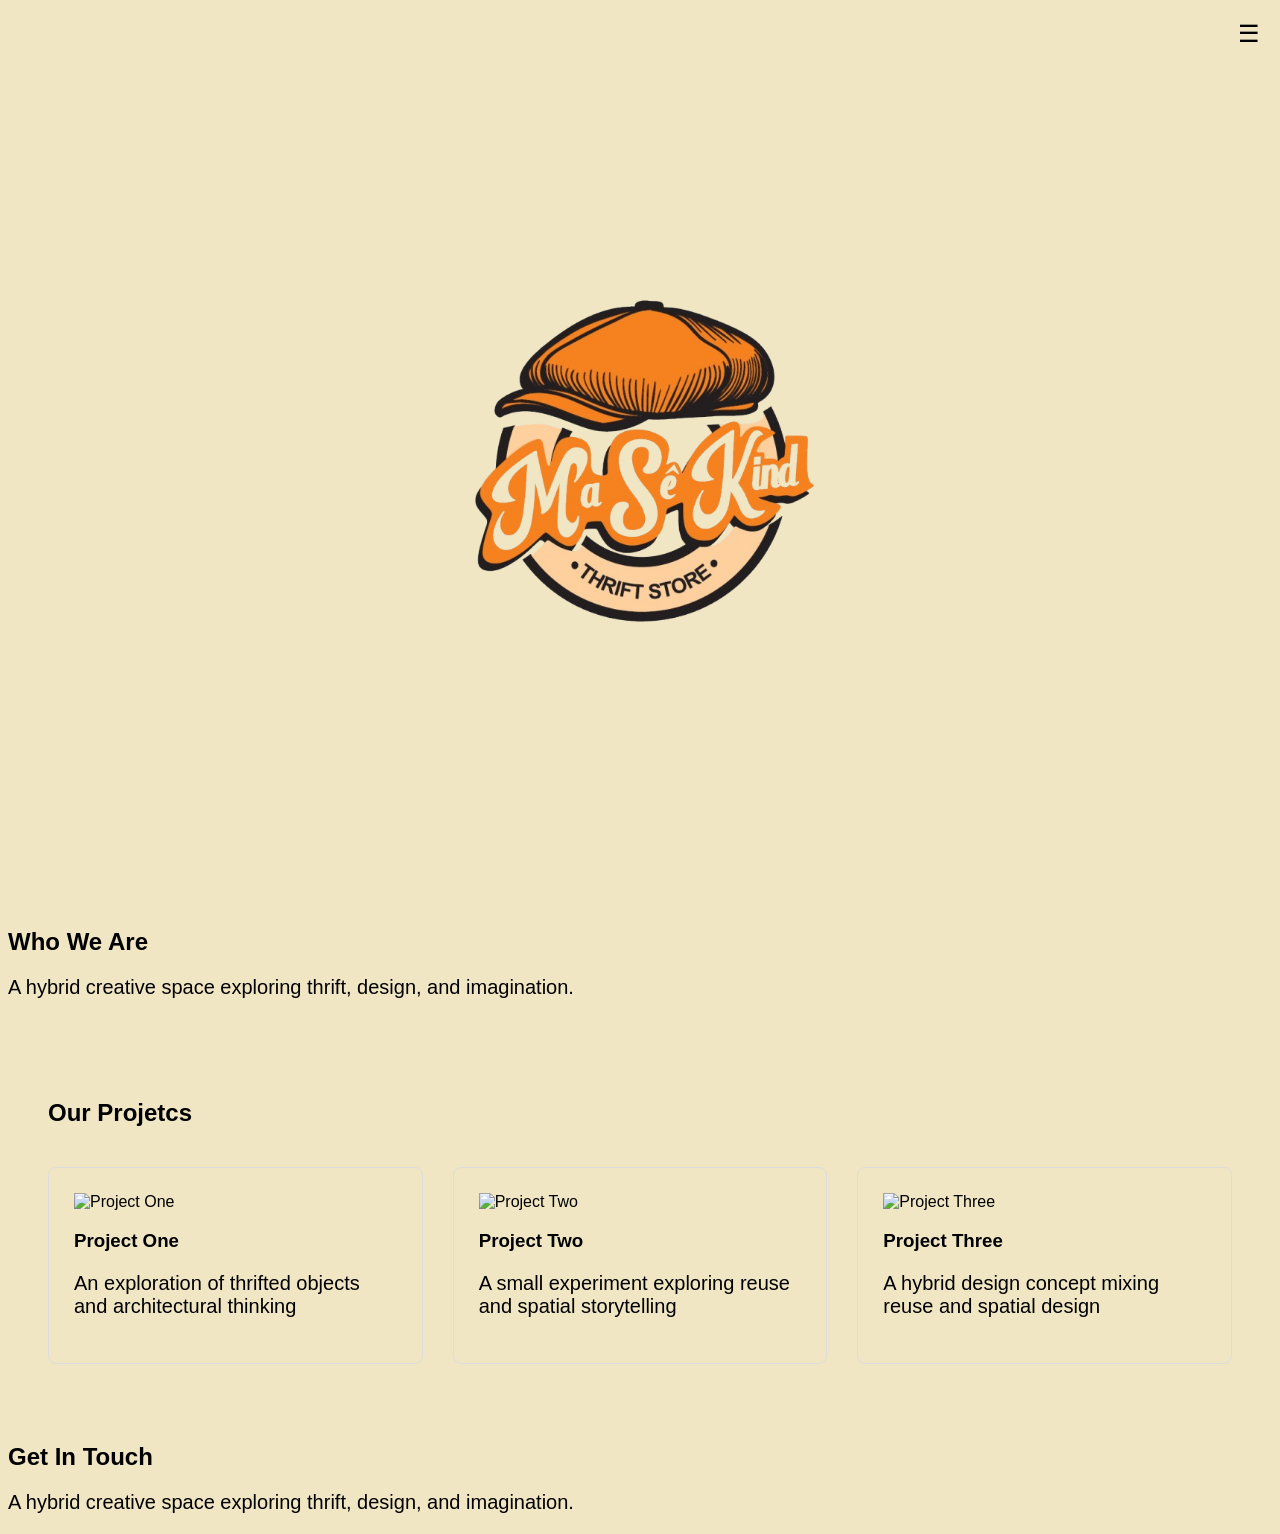
==== index.html @ 2e81ec79 "Initial commit of Ma Se Kind project" ====
<!DOCTYPE html>
<html>

<head>
<title>Ma Se Kind</title>
</head>

<link rel="stylesheet" href="style.css">

<body>

<header>
    <div class="menu-button">
        <span>☰</span>
        <img src="logo-menu-icon.png" class="logo-menu-icon" alt="Logo Menu Icon">
    </div>

    <nav class="menu-links">
        <a href="#home" class="nav-link">Home</a>
        <a href="#who-we-are" class="nav-link">Who We Are</a>
        <a href="#projects" class="nav-link">Projects</a>
        <a href="#contact" class="nav-link">Contact</a>
    </nav>
</header>

<section class="home" id="home">
    <div class="home-logo">
        <img src="logo.png" alt="Ma Se Kind Logo">
    </div>
</section>

<section class="who-we-are" id="who-we-are">
    <h2>Who We Are</h2>
    <p>A hybrid creative space exploring thrift, design, and imagination.</p> 
</section>

<section class="projects" id="projects">
    <h2>Our Projetcs</h2>
    <div class="project-grid"> 

        <div class="project-card">
            <img src="https://via.placeholder.com/300x200" alt="Project One">
            <h3>Project One</h3>
            <p>An exploration of thrifted objects and architectural thinking</p>
        </div>

        <div class="project-card">
            <img src="https://via.placeholder.com/300x200" alt="Project Two">
            <h3>Project Two</h3>
            <p>A small experiment exploring reuse and spatial storytelling</p>
        </div>

        <div class="project-card">
            <img src="https://via.placeholder.com/300x200" alt="Project Three">
            <h3>Project Three</h3>
            <p>A hybrid design concept mixing reuse and spatial design</p>
        </div>

</section>

<section class="contact" id="contact">
    <h2>Get In Touch</h2>
    <p>A hybrid creative space exploring thrift, design, and imagination.</p> 
</section>

  <script src="script.js"></script>
</body>

</html>
---- style.css ----
body {
  background-color: #f0e6c4;
  font-family: Arial, sans-serif;
}

html {
  scroll-behavior: smooth;
}

h1 {
  color: #222222;
  font-size: 48px;
}

p {
  font-size: 20px;
}

#home {
  display: flex;
  justify-content: center;
  align-items: center;
  height: 100vh;
  background-color: #f0e6c4;
}

.home-logo img {
  width: 40vw;
  max-width: 400px;
  height: auto;
}

header {
  position: fixed;
  top: 20px;
  right: 20px;
  z-index: 1000;
}

.menu-button {
  cursor: pointer;
  font-size: 24px;
  position: relative;
}

.logo-menu-icon {
  display:none;
  width: 40px;
  height: auto;
  cursor: pointer;
}

.menu-open .logo-menu-icon {
  display: block;
  position: absolute;
  top:0;
  left:0;
}

.menu-button span {
  display: inline-block;
}

.menu-open .menu-links {
  opacity: 1;
  pointer-events: auto;
}

.menu-open .menu-button span {
  display: none;
}

.menu-links {
  position: fixed;
  top: 0;
  left: 0;
  width: 100vw;
  height: 100vh;
  background-color:rgba(240,230,196,0.85);
  display:flex;
  flex-direction: column;
  justify-content: center;
  align-items: center;
  gap: 40px;
  opacity: 0;
  pointer-events: none;
  transition: opacity 0.3s ease;
}

.menu-links a {
font-size: 32px;
text-decoration: none;
color: white;
font-weight: bold;
}

.projects {
  padding: 60px 40px;
}

.project-grid {
  display:grid;
  grid-template-columns: repeat(3, 1fr);
  gap: 30px;
  margin-top: 40px
}

.project-card {
padding: 25px;
border: 1px solid #ddd;
border-radius: 8px;
}
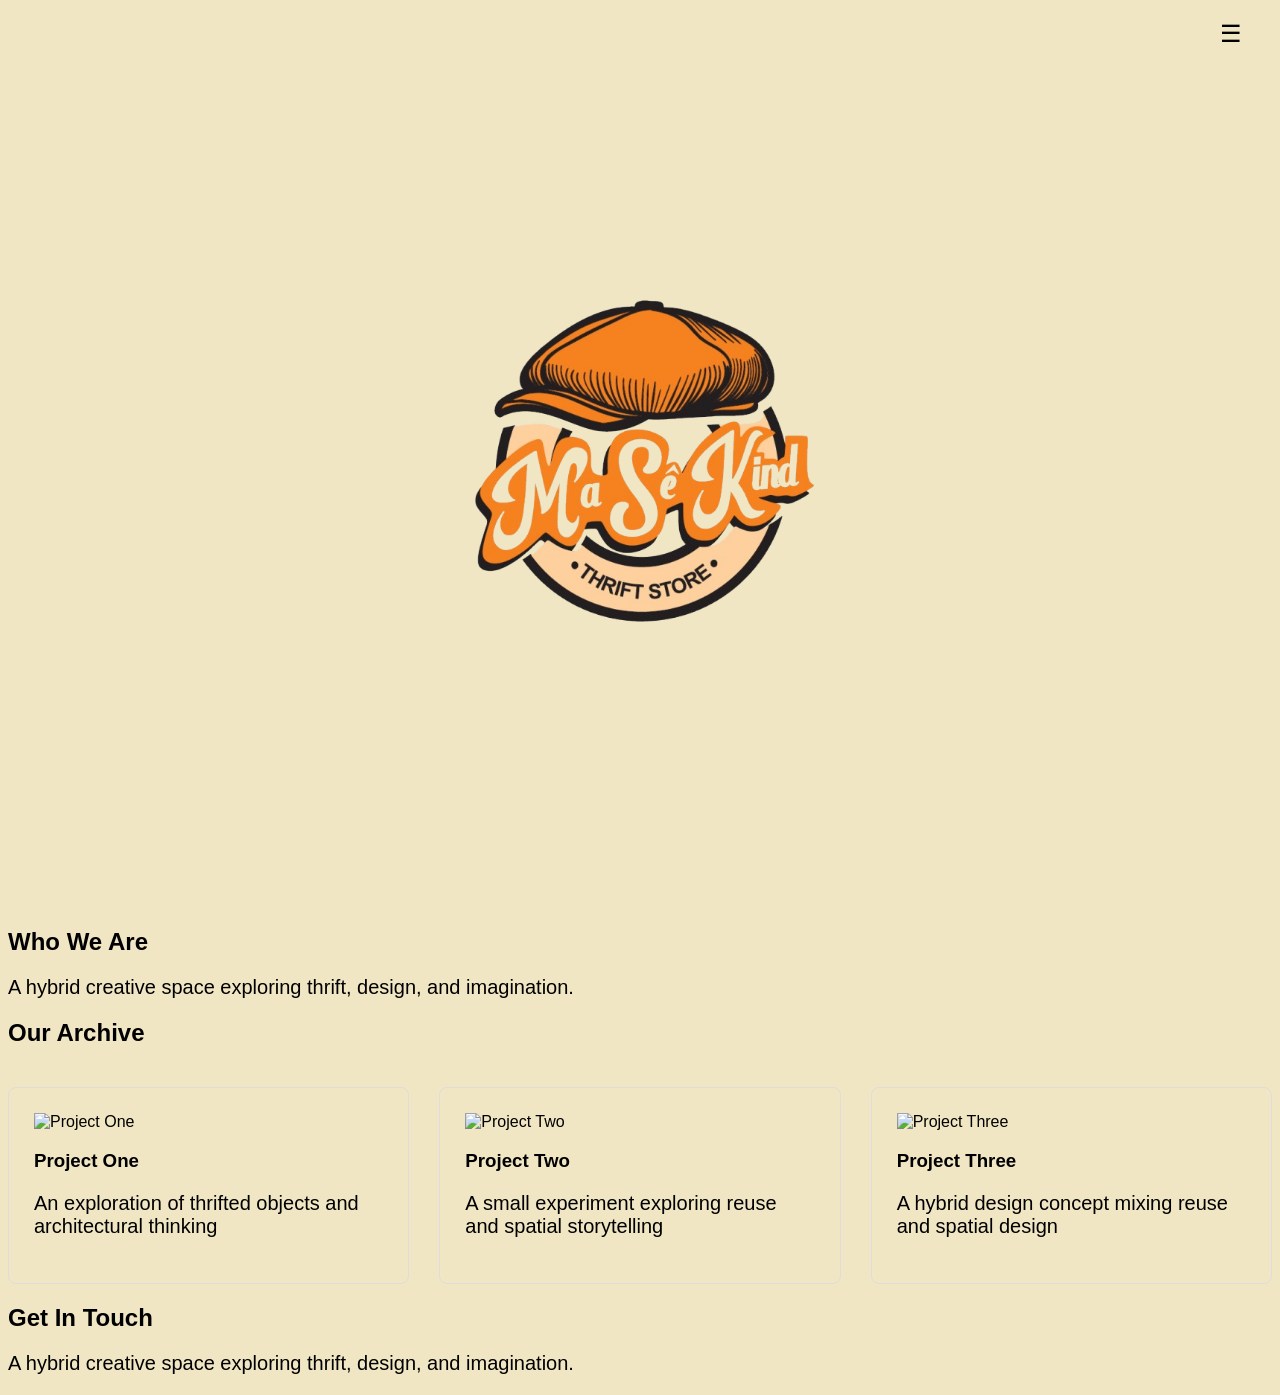
==== commit 3f037c78: "Fixed burger menu bug and styling/behaviour" ====
--- a/index.html
+++ b/index.html
@@ -18,7 +18,7 @@
     <nav class="menu-links">
         <a href="#home" class="nav-link">Home</a>
         <a href="#who-we-are" class="nav-link">Who We Are</a>
-        <a href="#projects" class="nav-link">Projects</a>
+        <a href="#archive" class="nav-link">Archive</a>
         <a href="#contact" class="nav-link">Contact</a>
     </nav>
 </header>
@@ -34,8 +34,8 @@
     <p>A hybrid creative space exploring thrift, design, and imagination.</p> 
 </section>
 
-<section class="projects" id="projects">
-    <h2>Our Projetcs</h2>
+<section class="archive" id="archive">
+    <h2>Our Archive</h2>
     <div class="project-grid"> 
 
         <div class="project-card">
--- a/style.css
+++ b/style.css
@@ -41,6 +41,9 @@
   cursor: pointer;
   font-size: 24px;
   position: relative;
+  z-index: 2000;
+  width: 40px;
+  height: 40px;
 }
 
 .logo-menu-icon {
@@ -94,6 +97,22 @@
 font-weight: bold;
 }
 
+/* Hamburger  / logo transitions */
+.menu-button span,
+.logo-menuicon {
+  transition: all 0.3s ease;
+}
+
+/* When menu is open*/
+.menu-open .menu-button span {
+  opacity:0; /*fade out the hamburger lines*/
+}
+
+.menu-open .logo-menu-icon {
+  display: block;     /*Make logo visible*?
+  opacity: 1;         /*Fade in Logo*/
+}
+
 .projects {
   padding: 60px 40px;
 }
@@ -111,5 +130,18 @@
 border-radius: 8px;
 }
 
+@media (max-width: 900px) {
+  .project-grid {
+    grid-template-columns: repeat(2, 1fr);
+  }
+}
 
+@media (max-width: 600px) {
+  .project-grid {
+    grid-template-columns: 1fr;
+  }
+  .menu-links a {
+    font-size: 26px;
+  }
+}
 
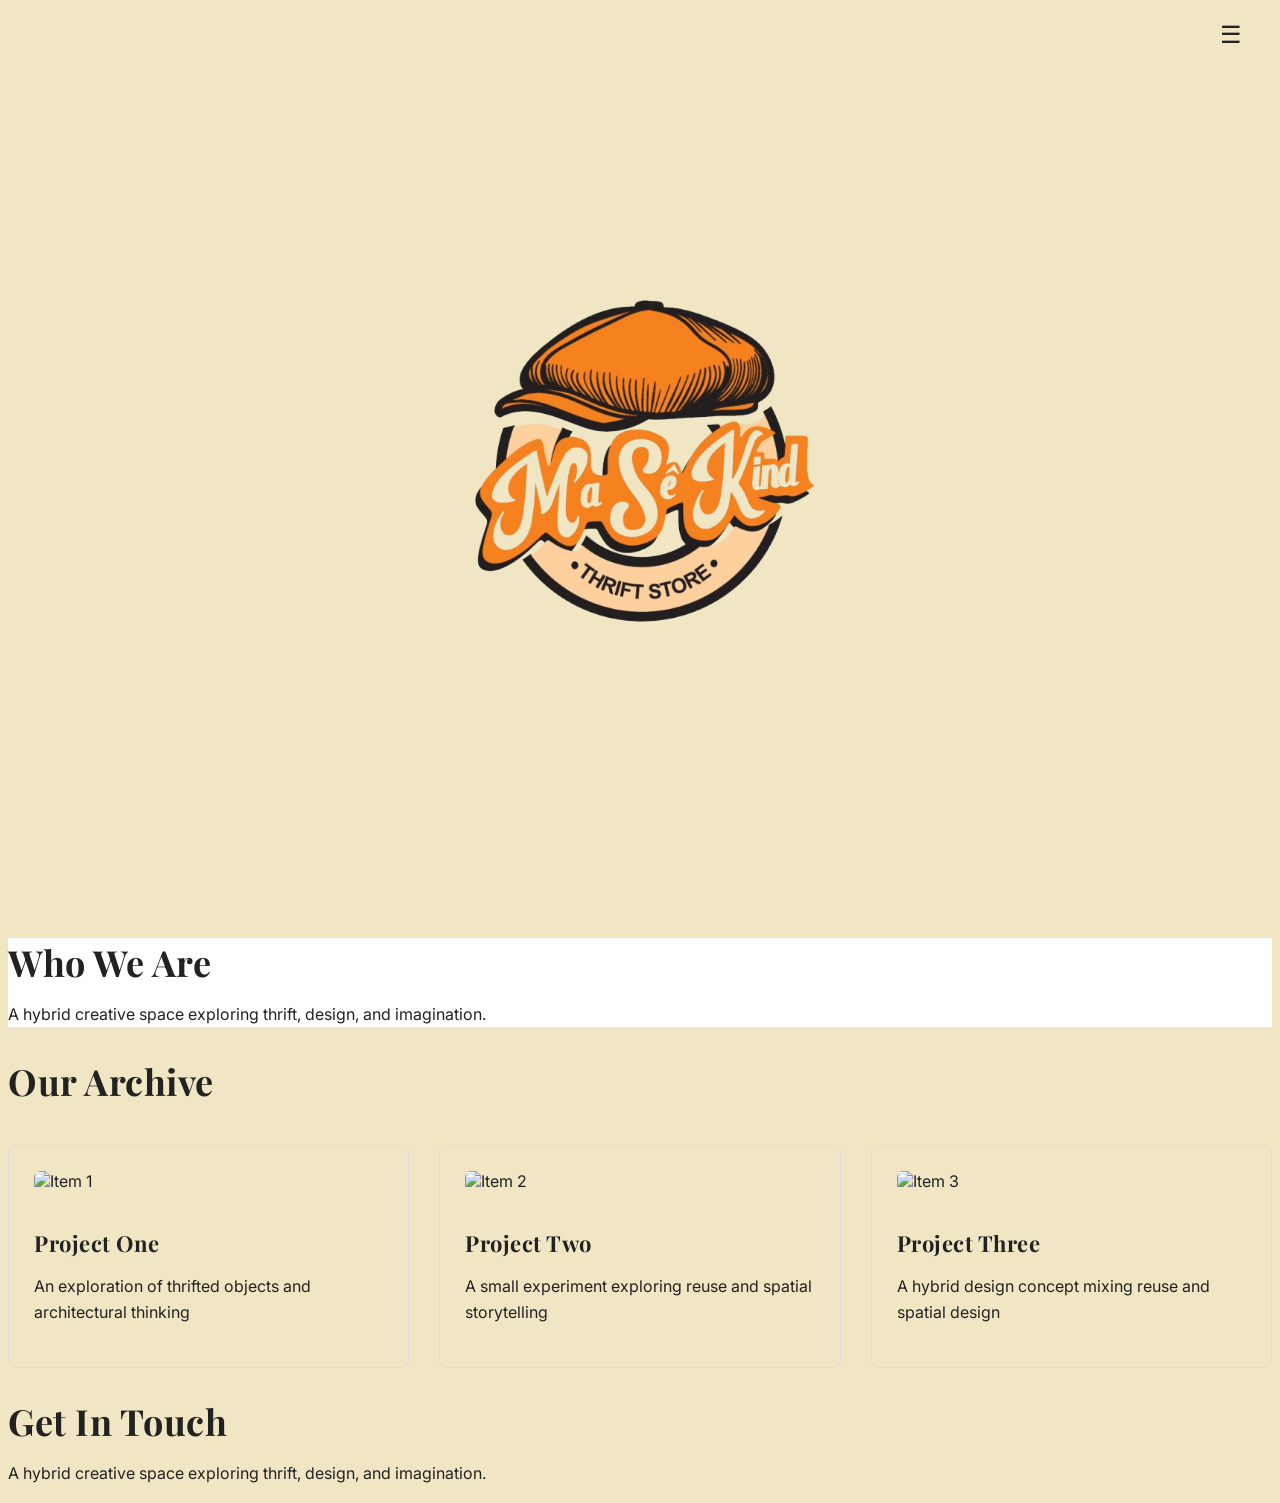
==== commit 91774ab4: "Added reusable/global navigation across archive pages" ====
--- a/index.html
+++ b/index.html
@@ -3,6 +3,7 @@
 
 <head>
 <title>Ma Se Kind</title>
+<link href="https://fonts.googleapis.com/css2?family=Playfair+Display:wght@500;700&family=Inter:wght@300;400;500&display=swap" rel="stylesheet">
 </head>
 
 <link rel="stylesheet" href="style.css">
@@ -16,7 +17,7 @@
     </div>
 
     <nav class="menu-links">
-        <a href="#home" class="nav-link">Home</a>
+        <a href="index.html#home" class="nav-link">Home</a>
         <a href="#who-we-are" class="nav-link">Who We Are</a>
         <a href="#archive" class="nav-link">Archive</a>
         <a href="#contact" class="nav-link">Contact</a>
@@ -38,23 +39,24 @@
     <h2>Our Archive</h2>
     <div class="project-grid"> 
 
-        <div class="project-card">
-            <img src="https://via.placeholder.com/300x200" alt="Project One">
+        <a class="project-card" href="archive/item1.html">
+            <img src="https://via.placeholder.com/300x200" alt="Item 1">
             <h3>Project One</h3>
             <p>An exploration of thrifted objects and architectural thinking</p>
-        </div>
+        </a>
 
-        <div class="project-card">
-            <img src="https://via.placeholder.com/300x200" alt="Project Two">
+        <a class="project-card" href="archive/item2.html">
+            <img src="https://via.placeholder.com/300x200" alt="Item 2">
             <h3>Project Two</h3>
             <p>A small experiment exploring reuse and spatial storytelling</p>
-        </div>
+        </a>
 
-        <div class="project-card">
-            <img src="https://via.placeholder.com/300x200" alt="Project Three">
+        <a class="project-card" href="archive/item3.html">
+            <img src="https://via.placeholder.com/300x200" alt="Item 3">
             <h3>Project Three</h3>
             <p>A hybrid design concept mixing reuse and spatial design</p>
-        </div>
+        </a>
+    </div>
 
 </section>
 
--- a/style.css
+++ b/style.css
@@ -1,6 +1,12 @@
 body {
   background-color: #f0e6c4;
-  font-family: Arial, sans-serif;
+  font-family: 'Inter', sans-serif;
+  color: #222;
+}
+
+h1, h2, h3 {
+  font-family: 'Playfair Display', serif;
+  letter-spacing: 0.5px;
 }
 
 html {
@@ -12,8 +18,19 @@
   font-size: 48px;
 }
 
+h2 {
+  font-size: 36px;
+  margin-bottom: 8px;
+}
+
+h3 {
+  font-size: 22px;
+  margin-bottom: 8px;
+}
+
 p {
-  font-size: 20px;
+  font-size: 16px;
+  line-height: 1.6;
 }
 
 #home {
@@ -121,13 +138,49 @@
   display:grid;
   grid-template-columns: repeat(3, 1fr);
   gap: 30px;
-  margin-top: 40px
+  margin-top: 40px;
 }
 
 .project-card {
-padding: 25px;
-border: 1px solid #ddd;
-border-radius: 8px;
+  display: block;
+  padding: 25px;
+  border: 1px solid #ddd;
+  border-radius: 8px;
+  text-decoration: none;
+  color: inherit;
+
+transition: transform 0.2s ease, box-shadow 0.2s ease;
+}
+
+.project-card img {
+  width:100%;
+  height: 220px;
+  object-fit: cover;
+  border-radius: 6px;
+  margin-bottom: 15px;
+
+  transition: transform 0.3s ease;
+}
+
+.project-card h3 {
+  margin-bottom: 8px;
+}
+
+.project-card p {
+  font-size: 16px;
+}
+
+.project-card:hover {
+  transform: translate(-5px);
+  box-shadow: 0px 8px 20px rgba(0,0,0,0.15);
+}
+
+.project-card:hover img {
+  transform:scale(1.05);
+}
+
+.project-card {
+  overflow: hidden; 
 }
 
 @media (max-width: 900px) {
@@ -145,3 +198,34 @@
   }
 }
 
+.archive-page {
+  max-width: 800px;
+  margin: 100px auto;
+  padding: 0 20px;
+}
+
+.archive-page img {
+  width: 100%;
+  margin: 30px 0;
+  border-radius: 8px;
+}
+
+.archive-page a {
+  display: inline-block;
+  margin-top: 40px;
+  text-decoration: none;
+  color: #555;
+  font-size: 14px;
+}
+
+.archive-page h1 {
+  margin-bottom: 10px;
+}
+
+.archive-page p {
+  margin-top: 20px;
+}
+
+#who-we-are {
+  background-color: white;
+}
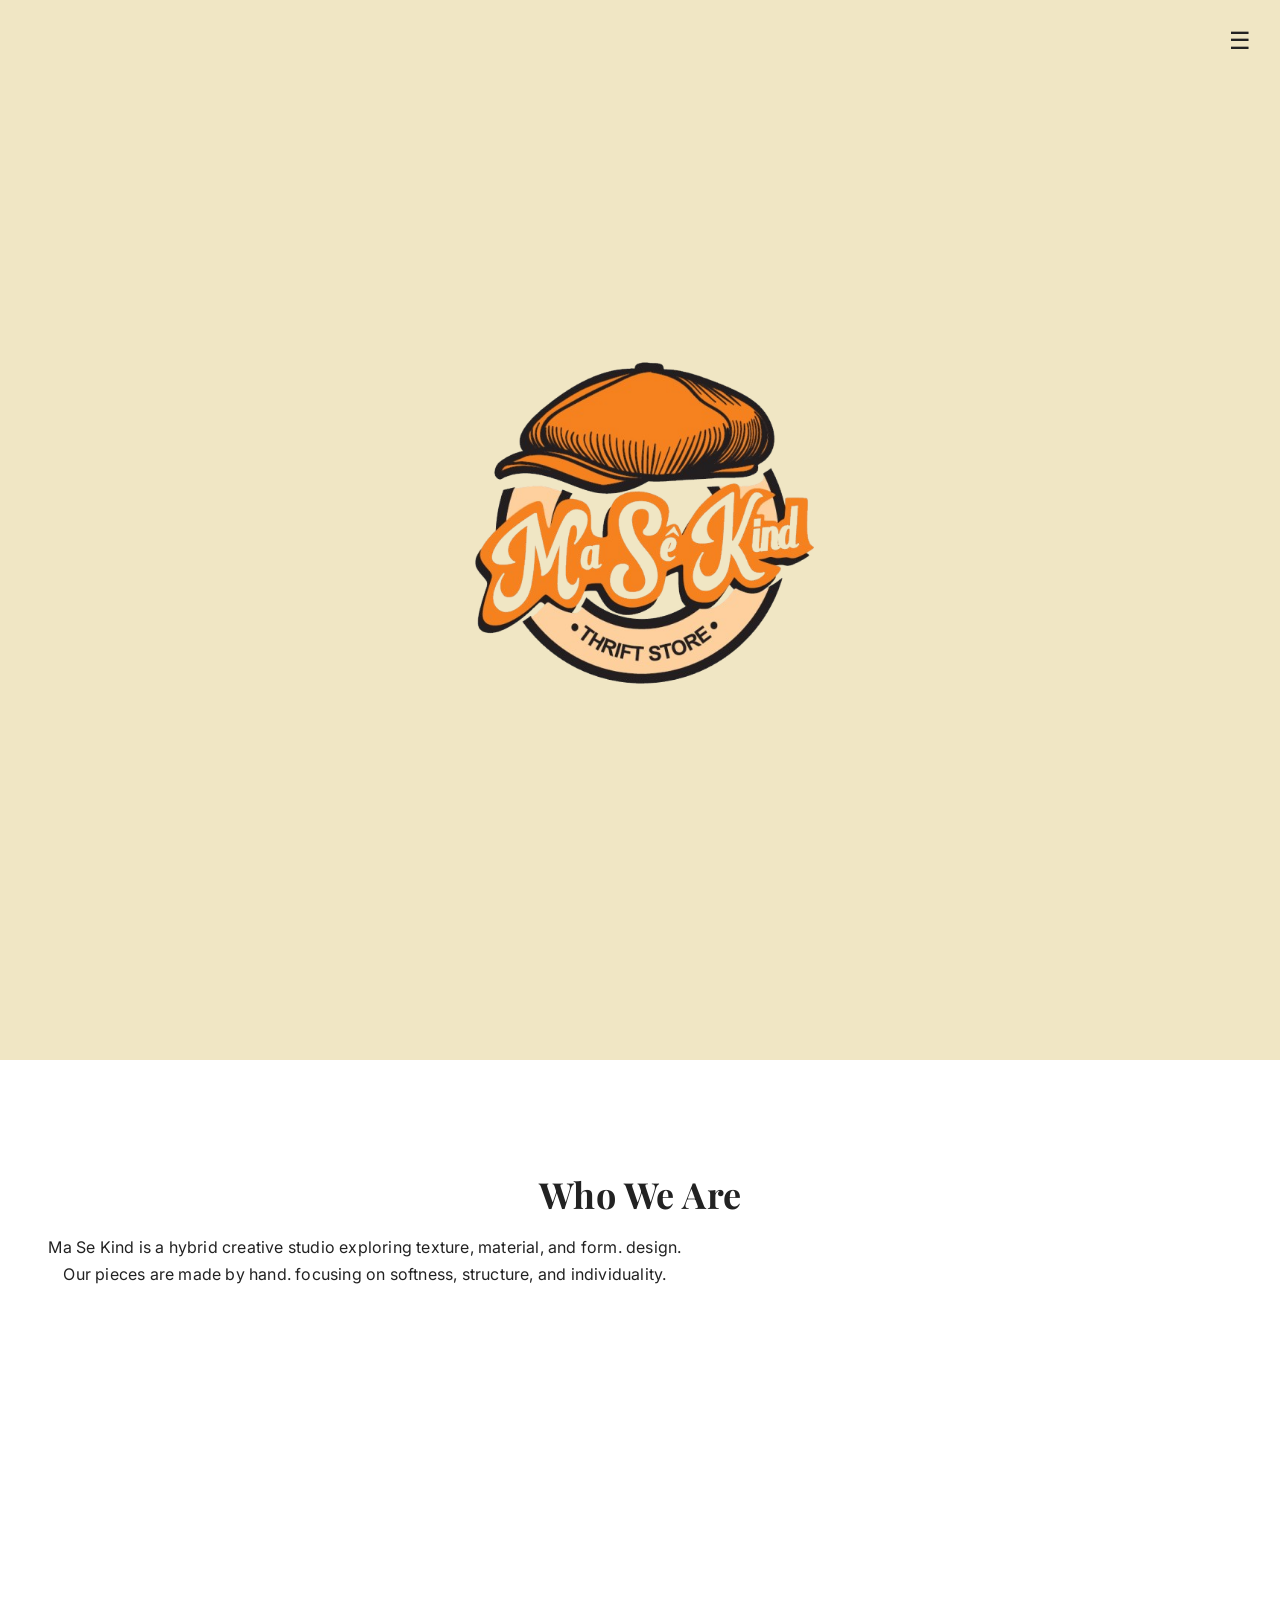
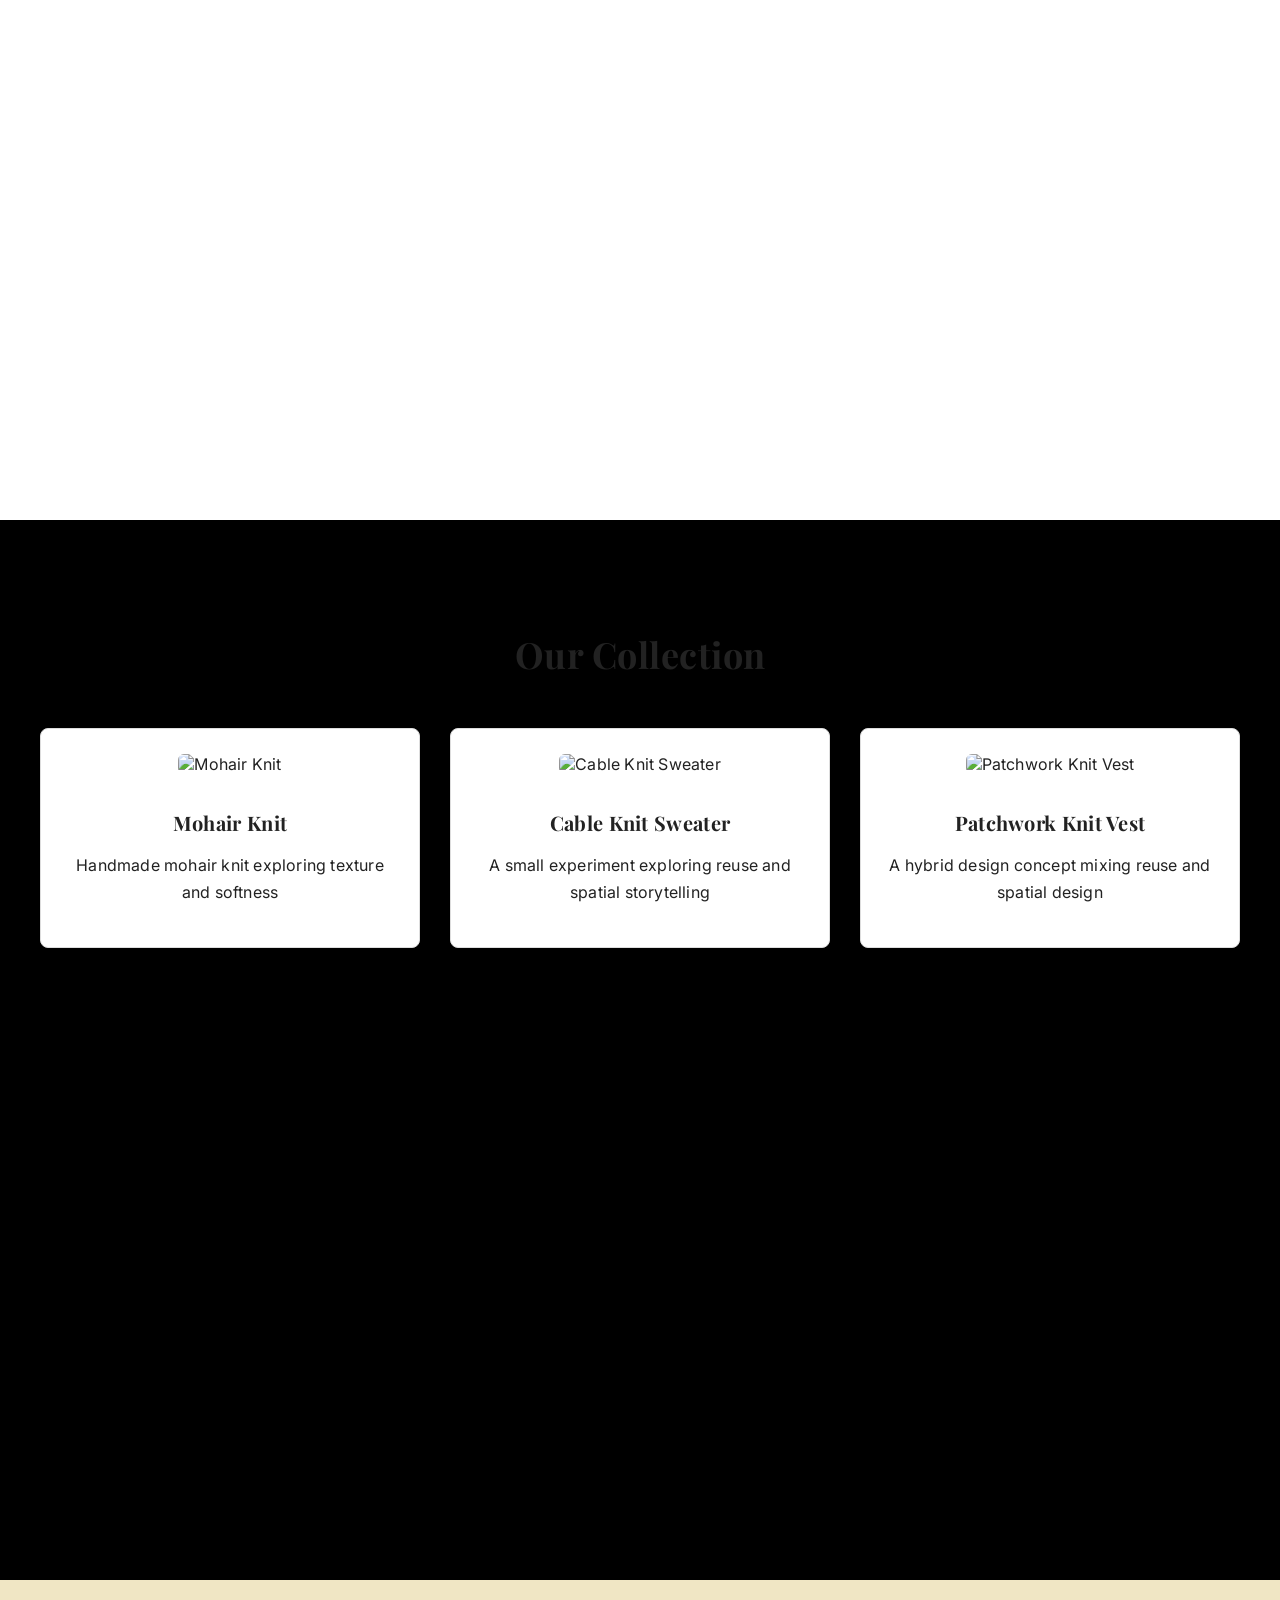
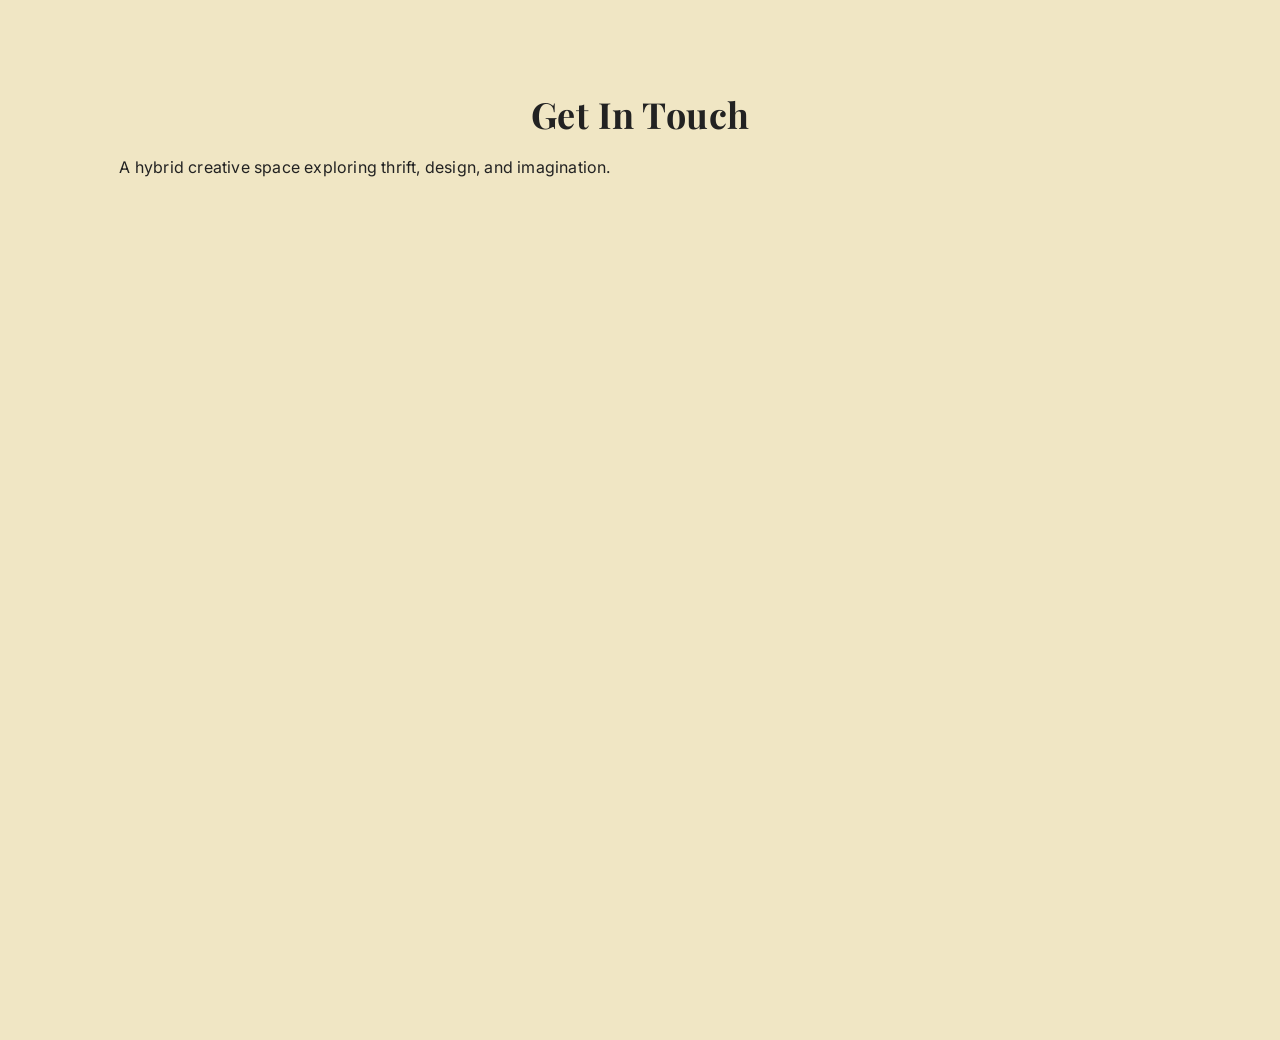
==== commit f478be3e: "Improve layout structure and enhanced menu navigations and responsiveness" ====
--- a/index.html
+++ b/index.html
@@ -4,9 +4,8 @@
 <head>
 <title>Ma Se Kind</title>
 <link href="https://fonts.googleapis.com/css2?family=Playfair+Display:wght@500;700&family=Inter:wght@300;400;500&display=swap" rel="stylesheet">
+<link rel="stylesheet" href="style.css">
 </head>
-
-<link rel="stylesheet" href="style.css">
 
 <body>
 
@@ -18,9 +17,9 @@
 
     <nav class="menu-links">
         <a href="index.html#home" class="nav-link">Home</a>
-        <a href="#who-we-are" class="nav-link">Who We Are</a>
-        <a href="#archive" class="nav-link">Archive</a>
-        <a href="#contact" class="nav-link">Contact</a>
+        <a href="index.html#who-we-are" class="nav-link">Who We Are</a>
+        <a href="index.html#our-collection" class="nav-link">Our Collection</a>
+        <a href="index.html#contact" class="nav-link">Contact</a>
     </nav>
 </header>
 
@@ -32,28 +31,28 @@
 
 <section class="who-we-are" id="who-we-are">
     <h2>Who We Are</h2>
-    <p>A hybrid creative space exploring thrift, design, and imagination.</p> 
+    <p>Ma Se Kind is a hybrid creative studio exploring texture, material, and form. design. Our pieces are made by hand. focusing on softness, structure, and individuality.</p> 
 </section>
 
-<section class="archive" id="archive">
-    <h2>Our Archive</h2>
+<section class="our-collection" id="our-collection">
+    <h2>Our Collection</h2>
     <div class="project-grid"> 
 
-        <a class="project-card" href="archive/item1.html">
-            <img src="https://via.placeholder.com/300x200" alt="Item 1">
-            <h3>Project One</h3>
-            <p>An exploration of thrifted objects and architectural thinking</p>
+        <a class="project-card" href="our-collection/mohair-knit.html">
+            <img src="https://via.placeholder.com/300x200" alt="Mohair Knit">
+            <h3>Mohair Knit</h3>
+            <p>Handmade mohair knit exploring texture and softness</p>
         </a>
 
-        <a class="project-card" href="archive/item2.html">
-            <img src="https://via.placeholder.com/300x200" alt="Item 2">
-            <h3>Project Two</h3>
+        <a class="project-card" href="our-collection/cable-knit-sweater.html">
+            <img src="https://via.placeholder.com/300x200" alt="Cable Knit Sweater">
+            <h3>Cable Knit Sweater</h3>
             <p>A small experiment exploring reuse and spatial storytelling</p>
         </a>
 
-        <a class="project-card" href="archive/item3.html">
-            <img src="https://via.placeholder.com/300x200" alt="Item 3">
-            <h3>Project Three</h3>
+        <a class="project-card" href="our-collection/patchwork-knit-vest.html">
+            <img src="https://via.placeholder.com/300x200" alt="Patchwork Knit Vest">
+            <h3>Patchwork Knit Vest</h3>
             <p>A hybrid design concept mixing reuse and spatial design</p>
         </a>
     </div>
--- a/style.css
+++ b/style.css
@@ -2,6 +2,8 @@
   background-color: #f0e6c4;
   font-family: 'Inter', sans-serif;
   color: #222;
+  letter-spacing: 0.2px;
+  margin:0; /*removes unwanted page gaps*/
 }
 
 h1, h2, h3 {
@@ -13,39 +15,58 @@
   scroll-behavior: smooth;
 }
 
+/* TYPOGRAPHY STYLING */
+
 h1 {
   color: #222222;
-  font-size: 48px;
+  font-size: 52px;
+  line-height: 1.1;
 }
 
 h2 {
   font-size: 36px;
+  margin-bottom: 12px;
+}
+
+h3 {
+  font-size: 20px;
   margin-bottom: 8px;
-}
-
-h3 {
-  font-size: 22px;
-  margin-bottom: 8px;
+  letter-spacing: 0.3px;
 }
 
 p {
   font-size: 16px;
-  line-height: 1.6;
-}
+  line-height: 1.7;
+  max-width: 65ch;
+}
+
+/* GLOBAL SECTION STRUCTURE */
+
+section {
+  min-height: 100vh;
+  padding: 80px 40px;
+}
+
+/* HOME */
 
 #home {
   display: flex;
   justify-content: center;
   align-items: center;
-  height: 100vh;
   background-color: #f0e6c4;
+
+  flex-direction: column;
+  text-align: center;
 }
 
 .home-logo img {
   width: 40vw;
   max-width: 400px;
   height: auto;
-}
+  margin-bottom: 20px;
+}
+
+/* HEADER */
 
 header {
   position: fixed;
@@ -61,78 +82,108 @@
   z-index: 2000;
   width: 40px;
   height: 40px;
-}
+  display:flex;
+  align-items:center;
+  justify-content: center;
+}
+
+/* .menu-button span {
+  display: inline-block;
+} was removed because .menu-button{} already controls layout with flexbox */
+
+/* Hamburger  / logo transitions */
+.menu-button span,
+.logo-menu-icon {
+  transition: all 0.3s ease;
+}
+
+/* LOGO / BURGER SWITCH */
 
 .logo-menu-icon {
   display:none;
-  width: 40px;
-  height: auto;
-  cursor: pointer;
+  width:100%;
+  height:100%;
+  object-fit:contain;
+  /* cursor:pointer; was removed */
+}
+
+/* When menu is open*/
+.menu-open .menu-button span {
+  opacity:0; /*fade out the hamburger lines*/ /*Changed to this from, display: none;*/
 }
 
 .menu-open .logo-menu-icon {
-  display: block;
-  position: absolute;
-  top:0;
-  left:0;
-}
-
-.menu-button span {
-  display: inline-block;
-}
+  display: block;     /*Make logo visible*/
+  opacity: 1;         /*Fade in Logo*/
+}
+
+/* MENU OPEN STATE */
 
 .menu-open .menu-links {
+  transform: translateX(0); /*telling content to slide into view */
   opacity: 1;
   pointer-events: auto;
 }
 
-.menu-open .menu-button span {
-  display: none;
-}
+/* SLIDE-IN MENU */
 
 .menu-links {
   position: fixed;
   top: 0;
-  left: 0;
+  right: 0;
   width: 100vw;
   height: 100vh;
   background-color:rgba(240,230,196,0.85);
+
   display:flex;
   flex-direction: column;
   justify-content: center;
   align-items: center;
+  opacity: 0;
   gap: 40px;
-  opacity: 0;
+
+  transform: translateX(100%); /*hidden off screen*/
   pointer-events: none;
-  transition: opacity 0.3s ease;
-}
+
+  transition: transform 0.4s cubic-bezier(0.77,0,0.175,1), opacity 0.3s ease; /* that vs. transition:transform 0.4s ease, opacity 0.3s ease; (still to see which i prefer better)*/
+
+  z-index: 1500;
+}
+
+/* MENU LINKS ANIMATION */
 
 .menu-links a {
 font-size: 32px;
 text-decoration: none;
-color: white;
+color: #222;
 font-weight: bold;
-}
-
-/* Hamburger  / logo transitions */
-.menu-button span,
-.logo-menuicon {
-  transition: all 0.3s ease;
-}
-
-/* When menu is open*/
-.menu-open .menu-button span {
-  opacity:0; /*fade out the hamburger lines*/
-}
-
-.menu-open .logo-menu-icon {
-  display: block;     /*Make logo visible*?
-  opacity: 1;         /*Fade in Logo*/
-}
-
-.projects {
+
+transform: translateX(50px);
+opacity: 0;
+transition:all 0.3s ease;
+}
+
+.menu-open .menu-links a {
+  transform: translateX(0);
+  opacity: 1;
+}
+
+/* STAGGER MENU LINKS EFFECT */
+
+.menu-links a:nth-child(1) {transition-delay:0.2s;}
+.menu-links a:nth-child(2) {transition-delay:0.4s;}
+.menu-links a:nth-child(3) {transition-delay:0.6s;}
+.menu-links a:nth-child(4) {transition-delay:0.8s;}
+
+
+
+/* .projects {
   padding: 60px 40px;
-}
+} was removed because i now have section {} styling */
+
+
+
+/* GRID + CARDS */
 
 .project-grid {
   display:grid;
@@ -148,8 +199,13 @@
   border-radius: 8px;
   text-decoration: none;
   color: inherit;
-
-transition: transform 0.2s ease, box-shadow 0.2s ease;
+  background: white;
+  
+  transition: transform 0.2s ease, box-shadow 0.2s ease;
+}
+
+.project-card {
+  overflow: hidden; 
 }
 
 .project-card img {
@@ -158,8 +214,18 @@
   object-fit: cover;
   border-radius: 6px;
   margin-bottom: 15px;
+  aspect-ratio: 3 / 2;
 
   transition: transform 0.3s ease;
+}
+
+.project-card:hover {
+  transform: translateY(-6px);
+  box-shadow: 0px 10px 25px rgba(0,0,0,0.12);
+}
+
+.project-card:hover img {
+  transform:scale(1.05);
 }
 
 .project-card h3 {
@@ -170,18 +236,7 @@
   font-size: 16px;
 }
 
-.project-card:hover {
-  transform: translate(-5px);
-  box-shadow: 0px 8px 20px rgba(0,0,0,0.15);
-}
-
-.project-card:hover img {
-  transform:scale(1.05);
-}
-
-.project-card {
-  overflow: hidden; 
-}
+/* RESPONSIVE (JAVASCRIPT?) */
 
 @media (max-width: 900px) {
   .project-grid {
@@ -198,19 +253,31 @@
   }
 }
 
-.archive-page {
-  max-width: 800px;
-  margin: 100px auto;
-  padding: 0 20px;
-}
-
-.archive-page img {
+/* COLLECTION SECTION */
+
+.our-collection {
+  /* padding:80px 40px; was removed because we added it to the GLOBAL SECTIONS STYLING, i think */
+  text-align:center;
+  background-color:black;
+}
+
+.our-collection .project-grid {
+  margin-top: 50px;
+}
+
+/* COLLECTION PAGES */
+
+.our-collection-page {
+  margin: 0 auto;
+}
+
+.our-collection-page img {
   width: 100%;
   margin: 30px 0;
   border-radius: 8px;
 }
 
-.archive-page a {
+.our-collection-page a {
   display: inline-block;
   margin-top: 40px;
   text-decoration: none;
@@ -218,14 +285,22 @@
   font-size: 14px;
 }
 
-.archive-page h1 {
+.our-collection-page h1 {
   margin-bottom: 10px;
 }
 
-.archive-page p {
+.our-collection-page p {
   margin-top: 20px;
 }
+
+/* WHO WE ARE SECTION */
 
 #who-we-are {
   background-color: white;
-}+  text-align: center;
+}
+
+#contact {
+  background-color:#f0e6c4;
+  text-align: center;
+}
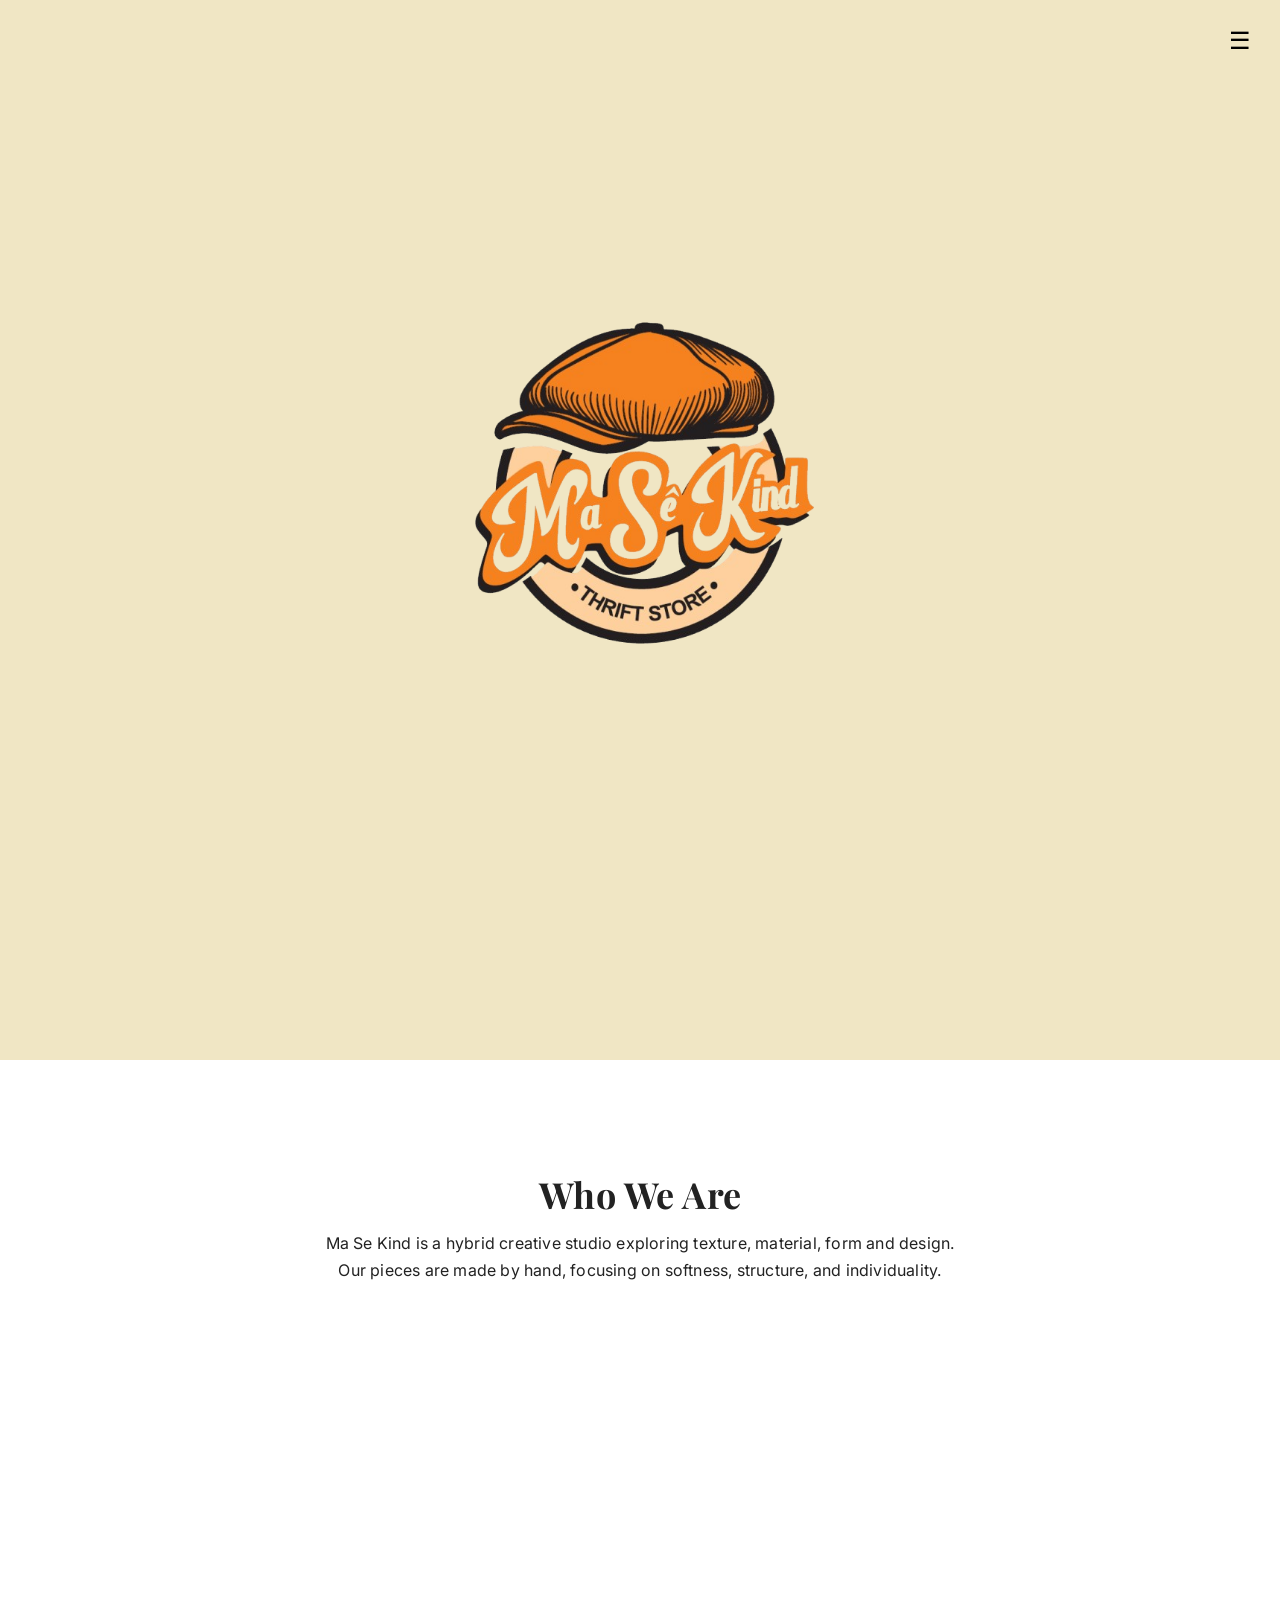
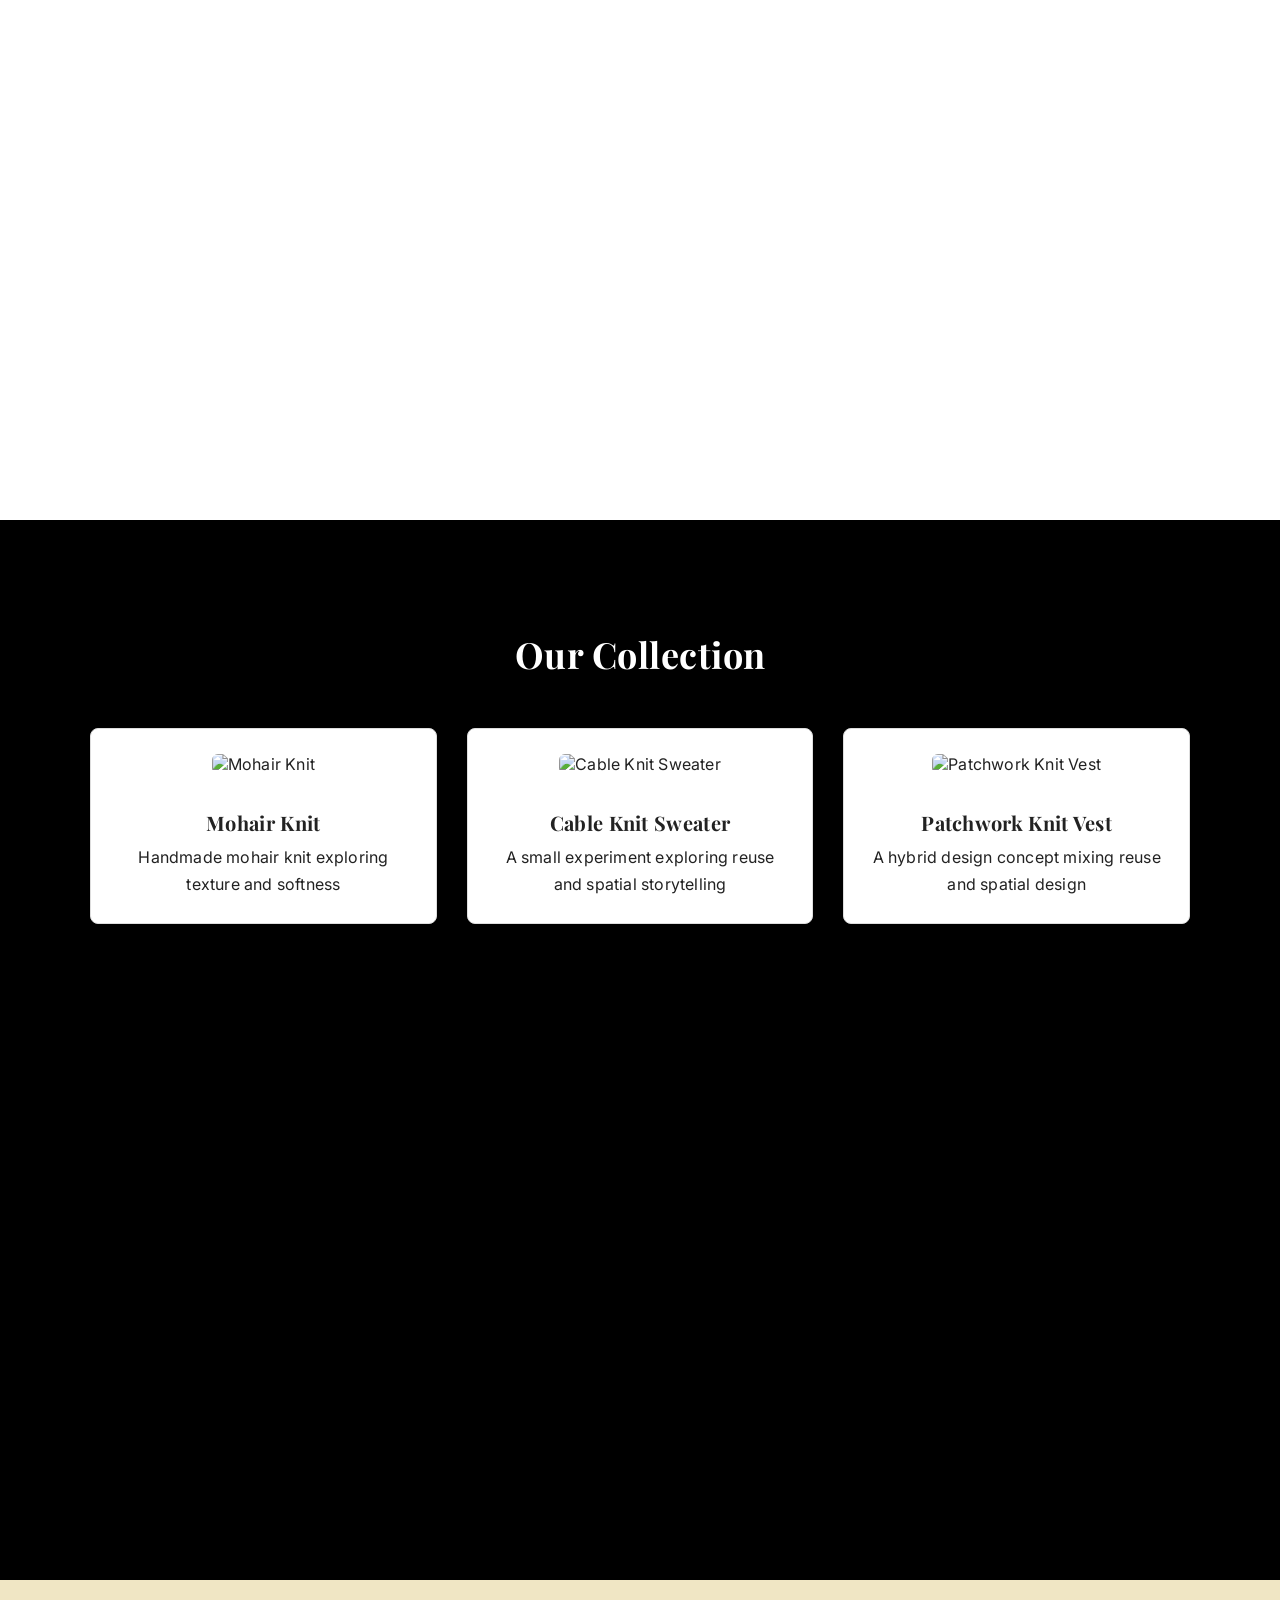
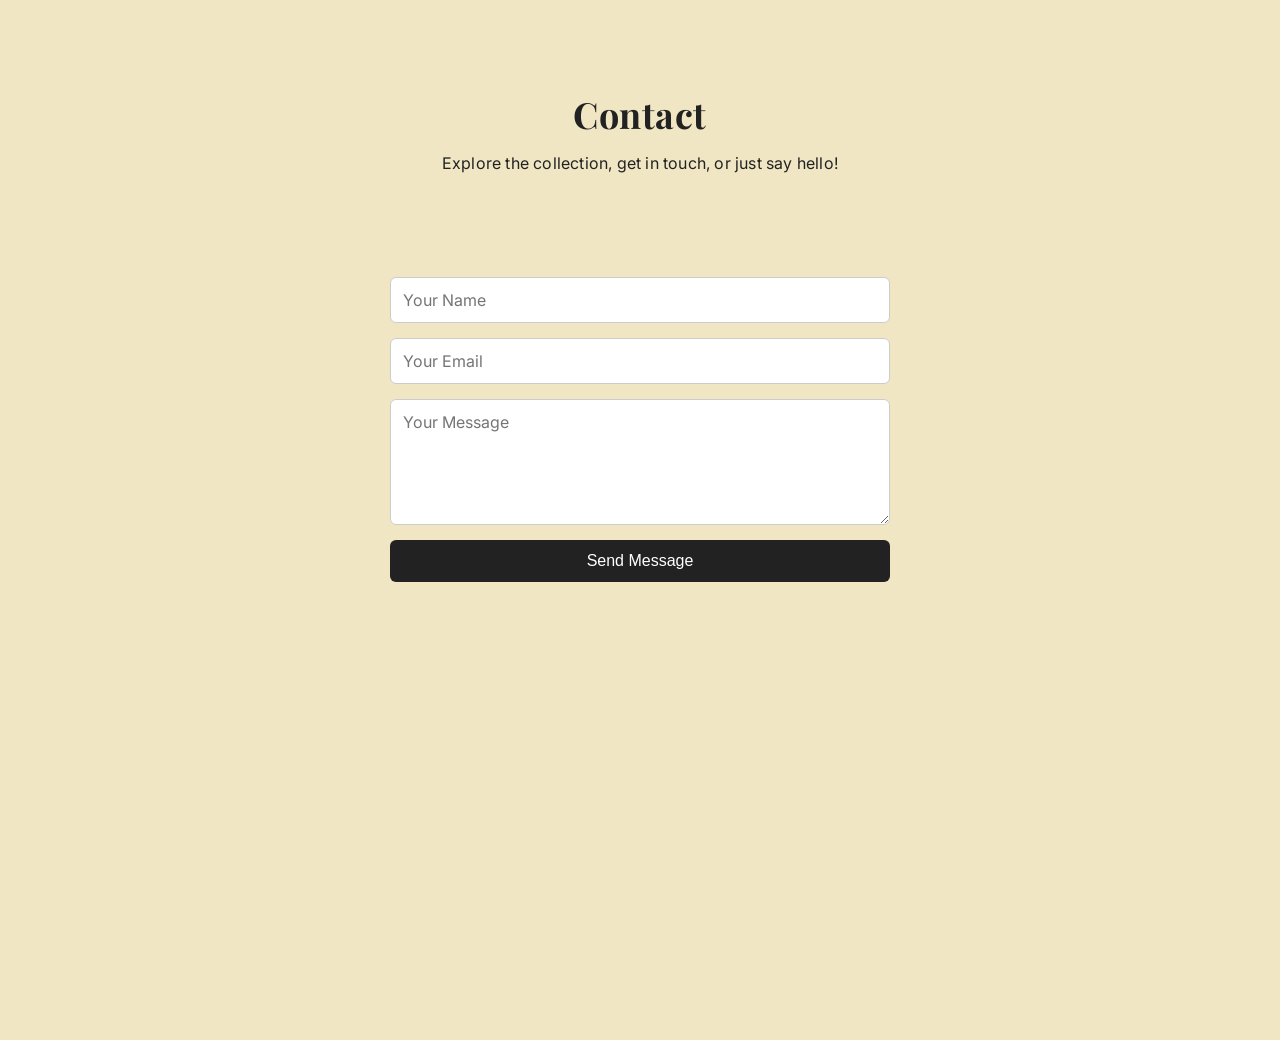
==== commit 6f3270c0: "Improved contact layout, refined project grid spacing, and added menu color change on scroll" ====
--- a/index.html
+++ b/index.html
@@ -31,10 +31,10 @@
 
 <section class="who-we-are" id="who-we-are">
     <h2>Who We Are</h2>
-    <p>Ma Se Kind is a hybrid creative studio exploring texture, material, and form. design. Our pieces are made by hand. focusing on softness, structure, and individuality.</p> 
+    <p>Ma Se Kind is a hybrid creative studio exploring texture, material, form and design. Our pieces are made by hand, focusing on softness, structure, and individuality.</p> 
 </section>
 
-<section class="our-collection" id="our-collection">
+<section class="our-collection dark-section" id="our-collection">
     <h2>Our Collection</h2>
     <div class="project-grid"> 
 
@@ -60,8 +60,15 @@
 </section>
 
 <section class="contact" id="contact">
-    <h2>Get In Touch</h2>
-    <p>A hybrid creative space exploring thrift, design, and imagination.</p> 
+     <h2>Contact</h2>
+  <p>Explore the collection, get in touch, or just say hello!</p>
+
+  <form class="contact-form">
+    <input type="text" placeholder="Your Name" required>
+    <input type="email" placeholder="Your Email" required>
+    <textarea placeholder="Your Message" rows="5" required></textarea>
+    <button type="submit">Send Message</button>
+  </form>
 </section>
 
   <script src="script.js"></script>
--- a/style.css
+++ b/style.css
@@ -38,6 +38,7 @@
   font-size: 16px;
   line-height: 1.7;
   max-width: 65ch;
+  margin: 0 auto;
 }
 
 /* GLOBAL SECTION STRUCTURE */
@@ -63,7 +64,7 @@
   width: 40vw;
   max-width: 400px;
   height: auto;
-  margin-bottom: 20px;
+  margin-bottom: 100px;
 }
 
 /* HEADER */
@@ -82,19 +83,32 @@
   z-index: 2000;
   width: 40px;
   height: 40px;
-  display:flex;
+  /* display:flex;
   align-items:center;
-  justify-content: center;
-}
-
-/* .menu-button span {
-  display: inline-block;
-} was removed because .menu-button{} already controls layout with flexbox */
+  justify-content: center; were all removed because the were causing the two menu icons not to sit exactly on the same spot on the screen */
+}
+
+/* COLOR SWITCHING */
+
+.menu-button span {
+  color: black;
+  transition: color 0.08s cubic-bezier(0.4, 0, 0.2, 1);
+} 
+
+.menu-button.light span {
+  color: white ;
+}
+
+/* ICON POSITIONING */
 
 /* Hamburger  / logo transitions */
 .menu-button span,
 .logo-menu-icon {
   transition: all 0.3s ease;
+  position: absolute;
+  top: 50%;
+  left: 50%;
+  transform: translate(-50%, -50%);
 }
 
 /* LOGO / BURGER SWITCH */
@@ -187,9 +201,12 @@
 
 .project-grid {
   display:grid;
-  grid-template-columns: repeat(3, 1fr);
+  grid-template-columns: repeat(auto-fit, minmax(250px, 1fr));
   gap: 30px;
   margin-top: 40px;
+
+  max-width: 1100px;
+  margin: 40px auto 0;
 }
 
 .project-card {
@@ -259,6 +276,11 @@
   /* padding:80px 40px; was removed because we added it to the GLOBAL SECTIONS STYLING, i think */
   text-align:center;
   background-color:black;
+  justify-content: center;
+}
+
+.our-collection h2 {
+  color: white;
 }
 
 .our-collection .project-grid {
@@ -269,6 +291,7 @@
 
 .our-collection-page {
   margin: 0 auto;
+  justify-content: center;
 }
 
 .our-collection-page img {
@@ -291,6 +314,7 @@
 
 .our-collection-page p {
   margin-top: 20px;
+  text-align: center;
 }
 
 /* WHO WE ARE SECTION */
@@ -298,9 +322,69 @@
 #who-we-are {
   background-color: white;
   text-align: center;
-}
+  align-items: center;
+  display: flex;
+  flex-direction: column;
+}
+
+/* CONTACT SECTION */
 
 #contact {
   background-color:#f0e6c4;
   text-align: center;
-}
+  align-items: center;
+  display: flex;
+  flex-direction: column;
+}
+
+/* FORM CONTAINER */
+
+.contact-form {
+  max-width: 500px;
+  margin-top: clamp(100px, 5vh, 100px);
+  width: 100%;
+  display: flex;
+  flex-direction: column;
+  gap: 15px;
+}
+
+/* INPUT FIELDS */
+
+.contact-form input,
+.contact-form textarea {
+  padding:12px;
+  border: 1px solid #ccc;
+  border-radius: 6px;
+  font-family: inherit;
+  font-size: 16px;
+}
+
+.contact-form input:focus,
+.contact-form textarea:focus {
+  outline: none;
+  border-color: #222;
+}
+
+/* BUTTON */
+
+.contact-form button {
+  padding: 12px;
+  border:none;
+  background-color: #222;
+  color: white;
+  font-size: 16px;
+  border-radius: 6px;
+  cursor: pointer;
+  transition: 0.3s ease;
+}
+
+.contact-form button:hover {
+  background-color: #444;
+}
+
+/* .social-links a {
+  text-decoration: none;
+  font-size: 14px;
+  letter-spacing: 1px;
+  text-transform: uppercase;
+} */
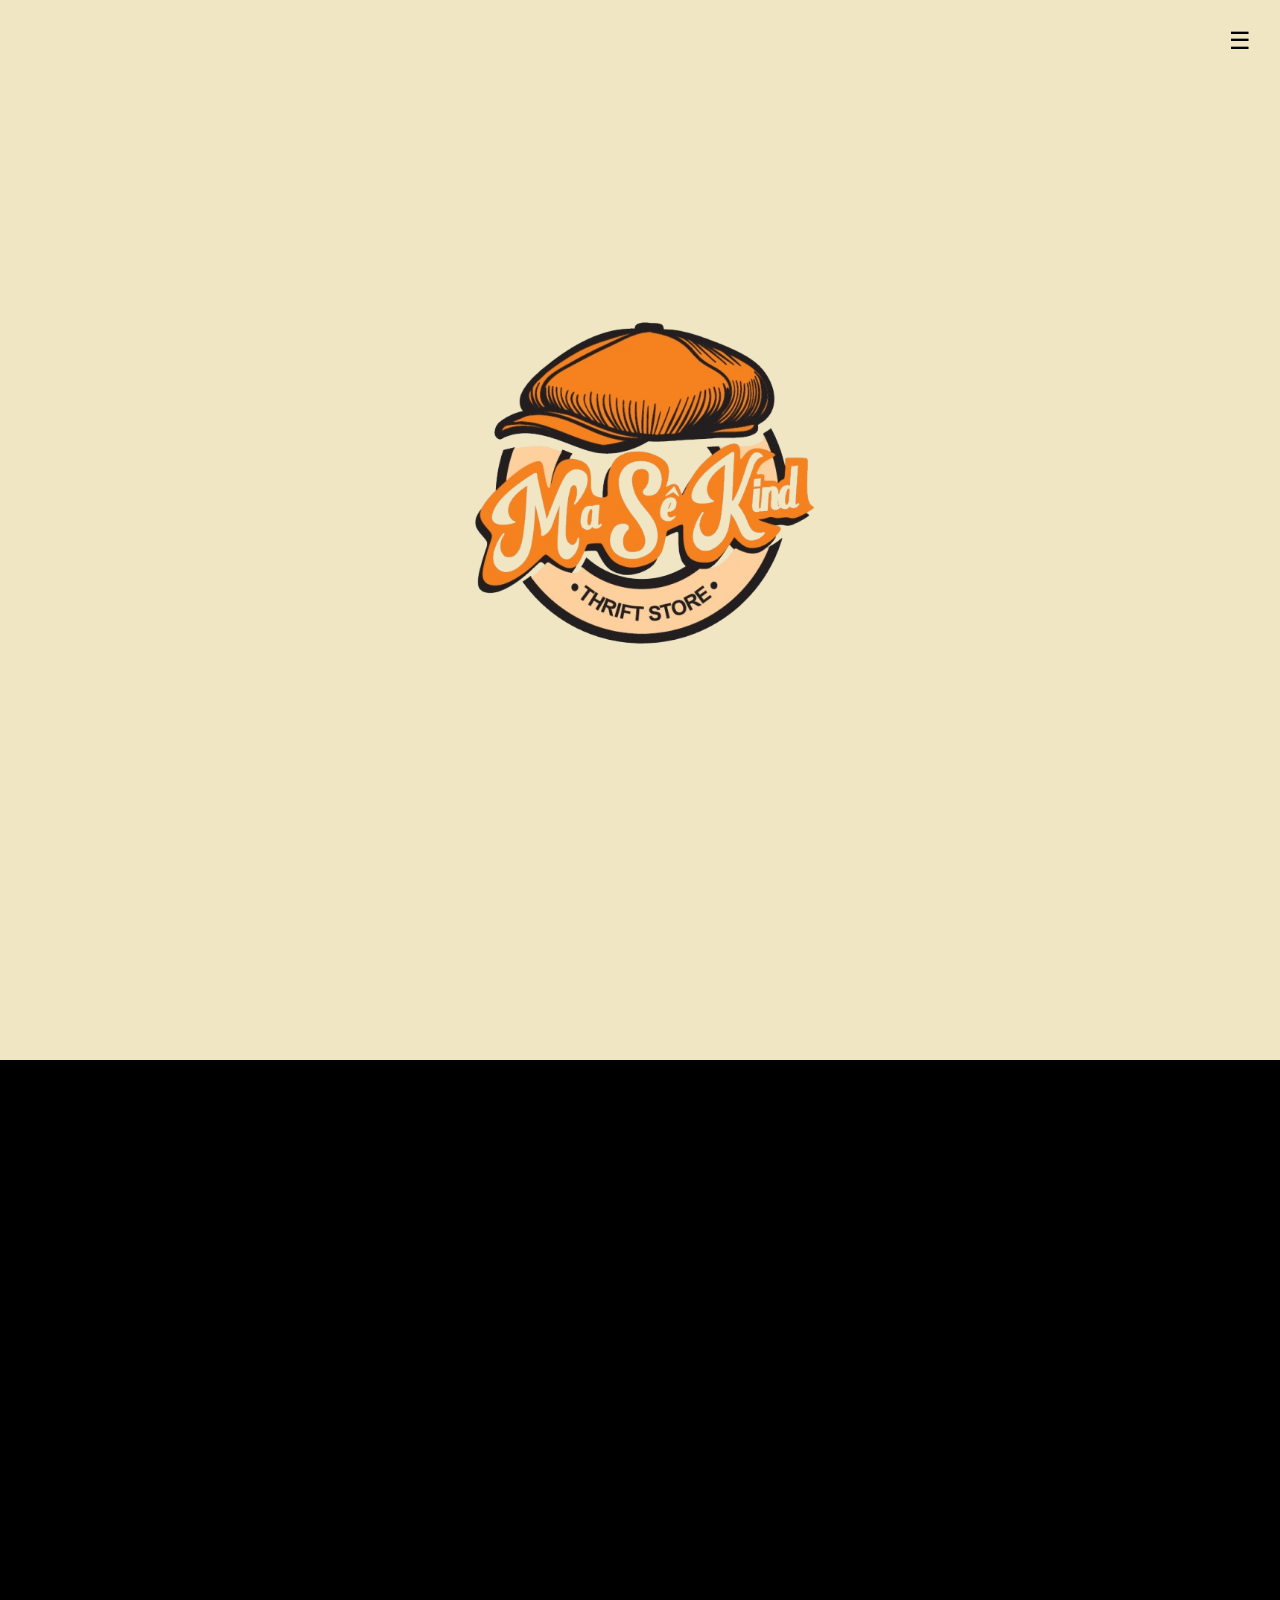
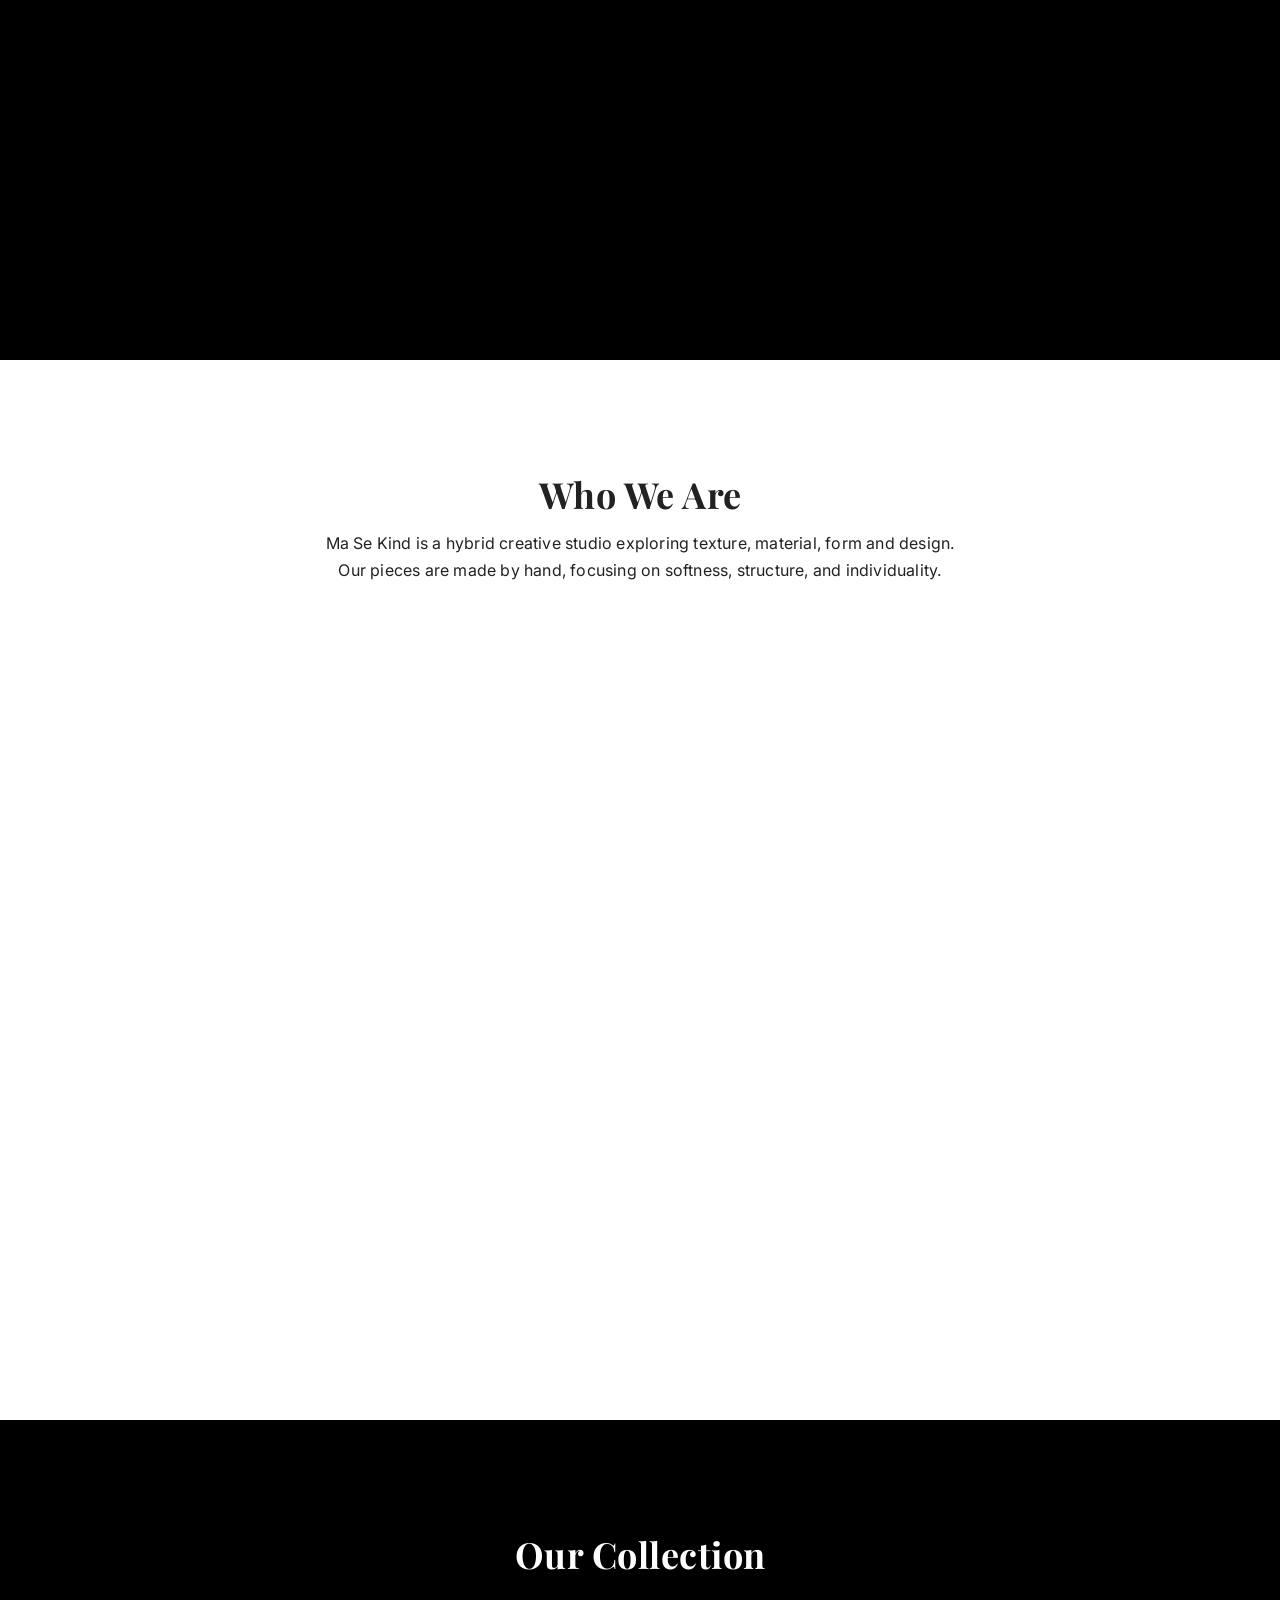
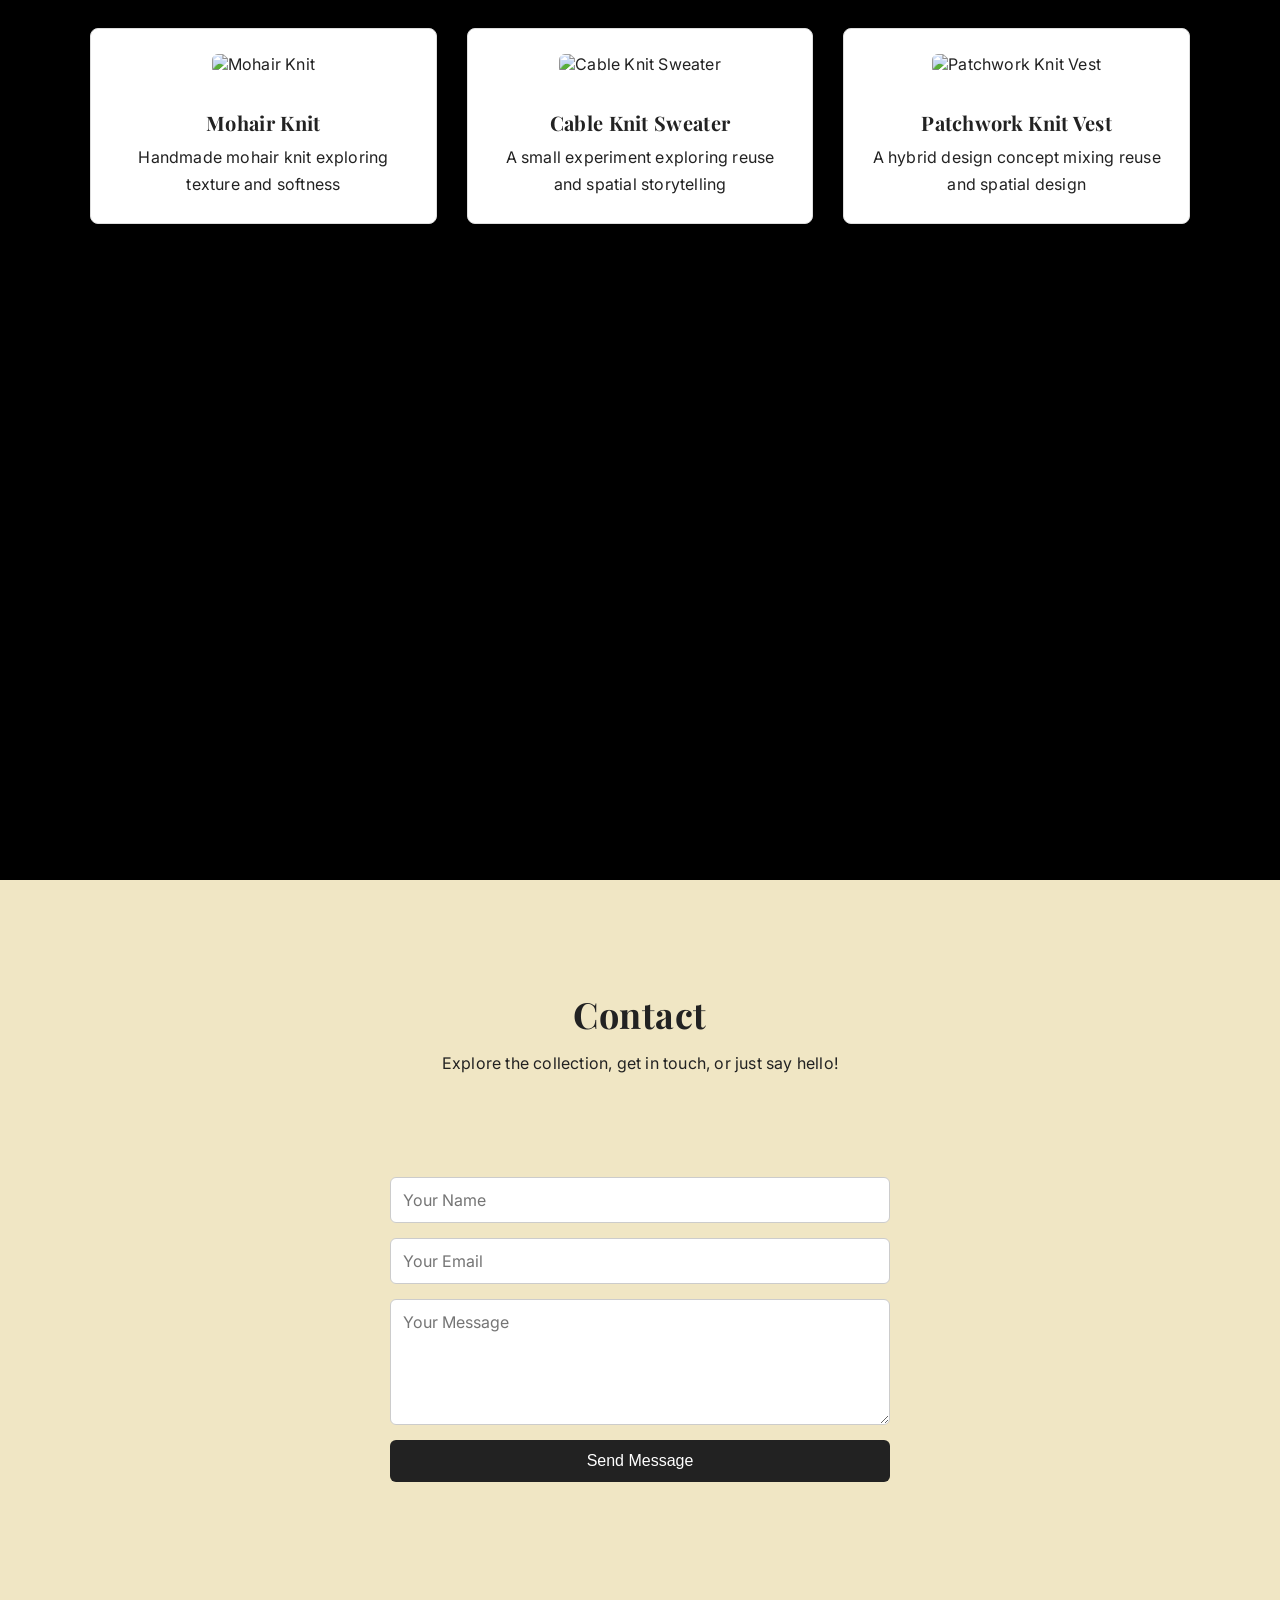
==== commit a4194084: "Stabilize full-bleed lookbook video and fix opacity/menu logic" ====
--- a/index.html
+++ b/index.html
@@ -27,6 +27,12 @@
     <div class="home-logo">
         <img src="logo.png" alt="Ma Se Kind Logo">
     </div>
+</section>
+
+<section id="lookbook" class="dark-section">
+    <video autoplay muted loop playsinline preload="auto" class="lookbook-video">
+    <source src="lookbook.mp4" type="video/mp4">
+    </video>
 </section>
 
 <section class="who-we-are" id="who-we-are">
@@ -71,7 +77,7 @@
   </form>
 </section>
 
-  <script src="script.js"></script>
+  <script src="script.js" defer></script>
 </body>
 
 </html>
--- a/style.css
+++ b/style.css
@@ -96,7 +96,7 @@
 } 
 
 .menu-button.light span {
-  color: white ;
+  color: rgba(255,255,255,0.9);
 }
 
 /* ICON POSITIONING */
@@ -327,6 +327,46 @@
   flex-direction: column;
 }
 
+/* LOOKBOOK SECTION */
+
+#lookbook {
+  height: 100vh;
+  overflow: hidden;
+  position: relative;
+  width: 100%;
+  background: black;
+  margin: 0;
+  padding: 0;
+  /*opacity: 0;
+  transition: opacity 0.6s ease; */
+}
+
+.lookbook-video {
+  width: 100%;
+  height: 100%;
+  object-fit: cover;
+  display: block;
+ /* opacity: 0; 
+  transition: opacity 0.6s ease; */
+}
+
+#lookbook::after {
+  content: "";
+  position: absolute;
+  /*inset: 0;*/
+  bottom: 0;
+  left: 0;
+  width: 100%;
+  height: 200px;
+  background: rgbd(0,0,0,0.1); /*subtle film darkening*/
+  /*background: linear-gradient(to bottom, rgba(0,0,0,0), #f0e6c4);*/
+  pointer-events: none;
+}
+
+/* .lookbook-video.loaded {
+  opacity: 1;
+} */
+
 /* CONTACT SECTION */
 
 #contact {
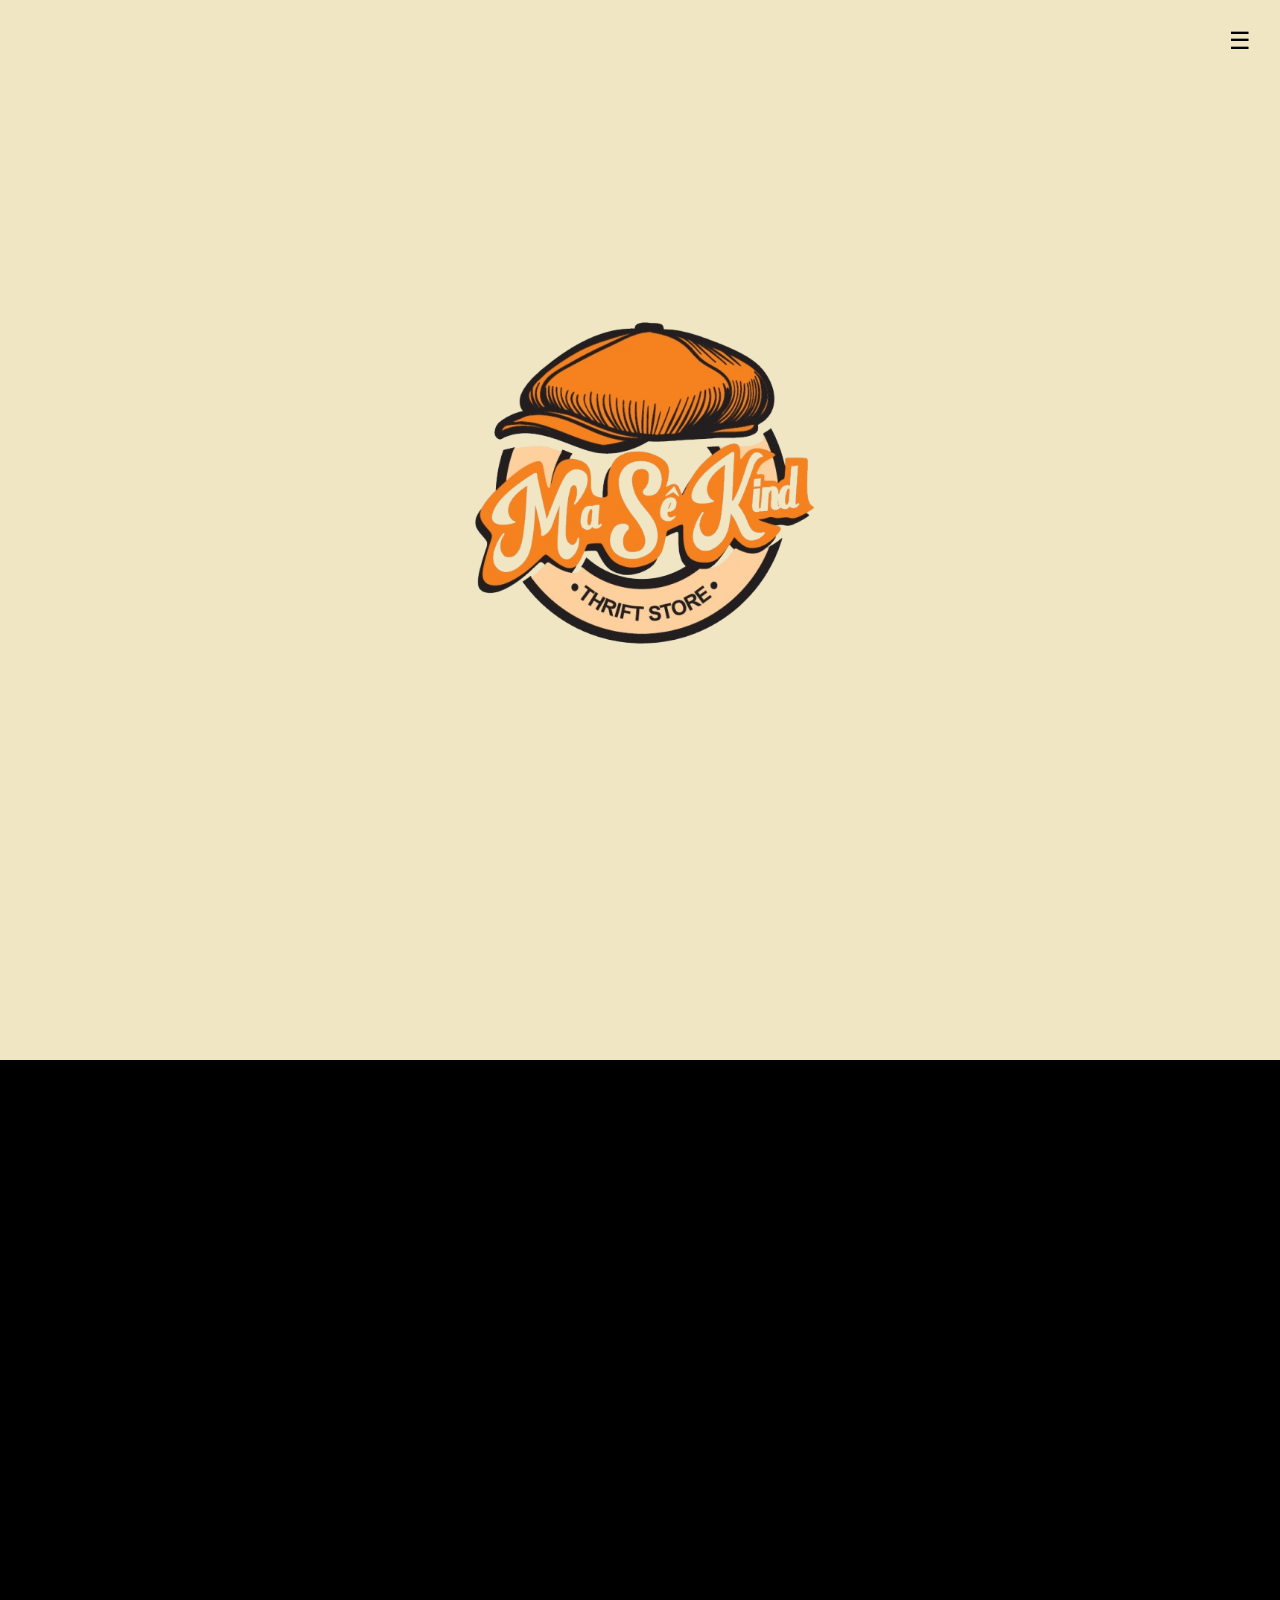
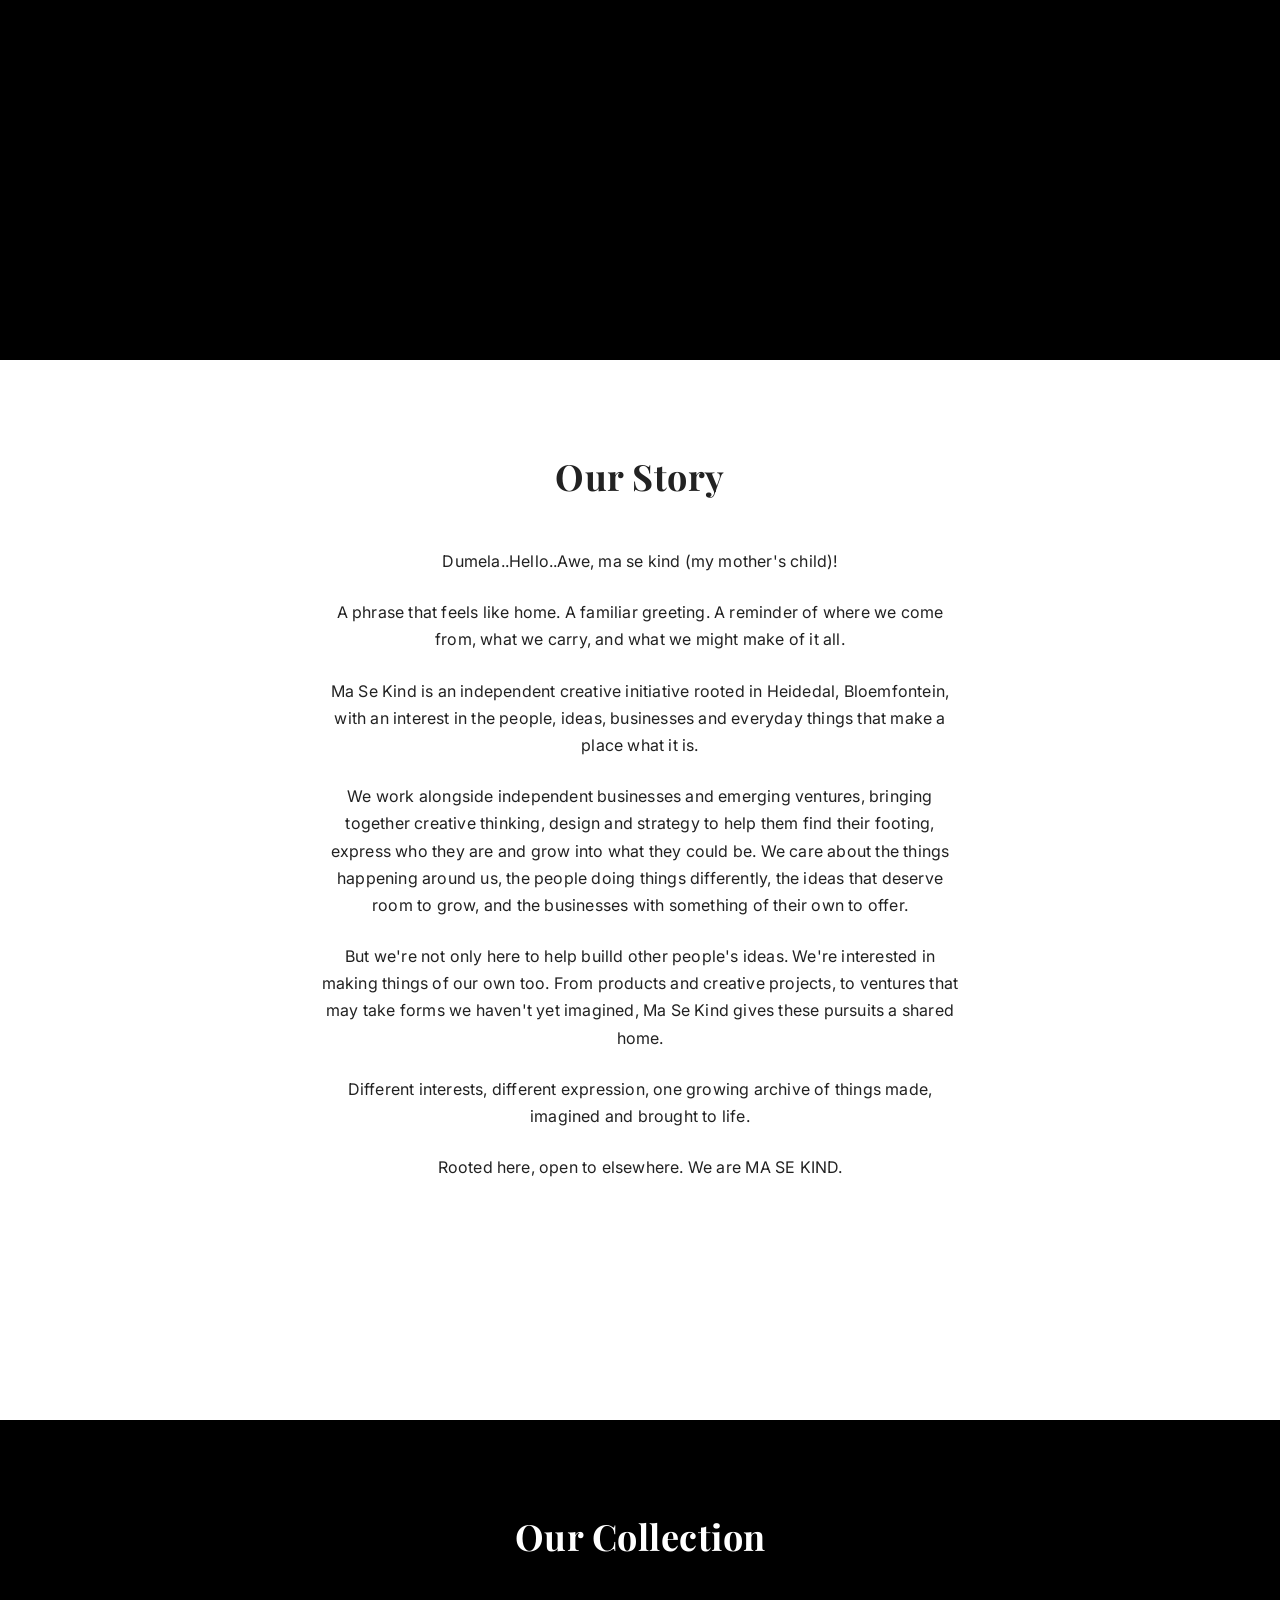
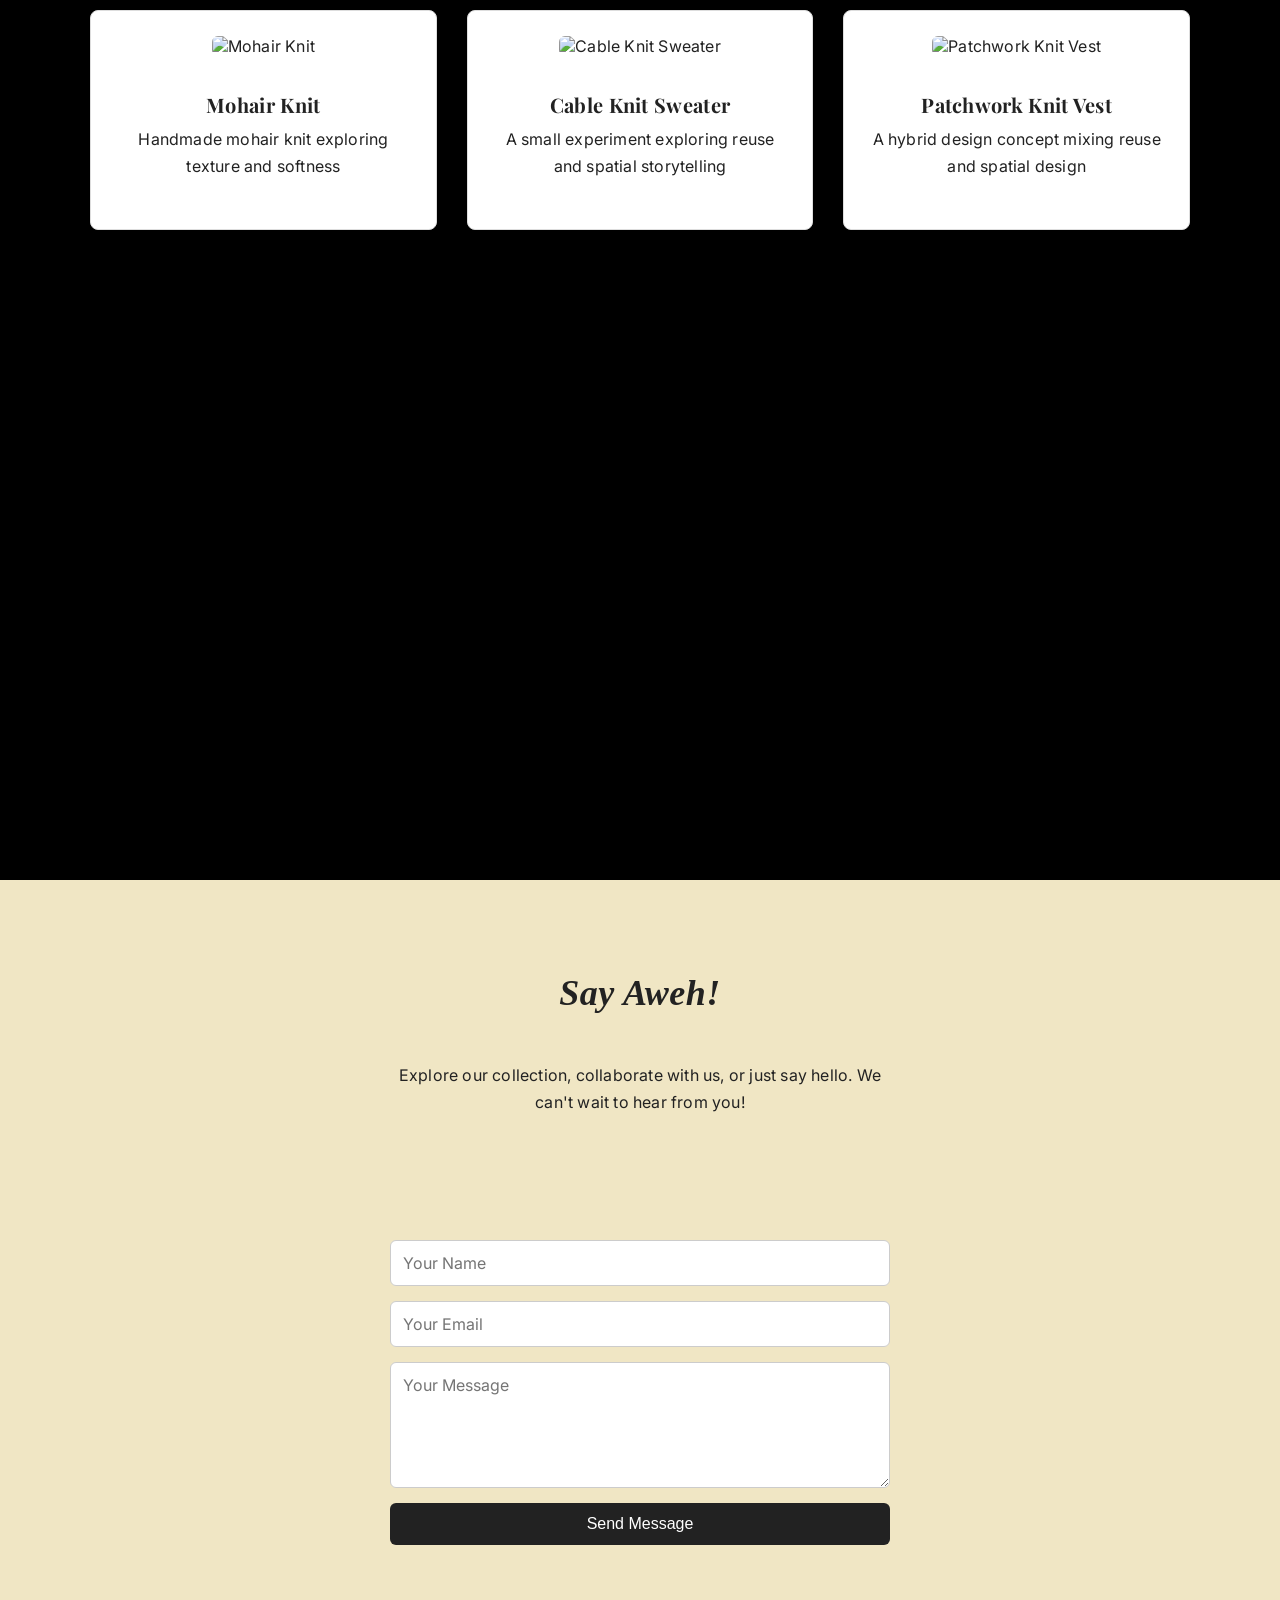
==== commit db5fd1e1: "Refine Ma Se Kind website content and navigation" ====
--- a/index.html
+++ b/index.html
@@ -16,15 +16,15 @@
     </div>
 
     <nav class="menu-links">
-        <a href="index.html#home" class="nav-link">Home</a>
-        <a href="index.html#who-we-are" class="nav-link">Who We Are</a>
+        <a href="index.html#our-neighbourhood" class="nav-link">Our Neighbourhood</a>
+        <a href="index.html#our-story" class="nav-link">Our Story</a>
         <a href="index.html#our-collection" class="nav-link">Our Collection</a>
-        <a href="index.html#contact" class="nav-link">Contact</a>
+        <a href="index.html#say-aweh" class="nav-link italic-heading">Say Aweh!</a>
     </nav>
 </header>
 
-<section class="home" id="home">
-    <div class="home-logo">
+<section class="our-neighbourhood" id="our-neighbourhood">
+    <div class="our-neighbourhood-logo">
         <img src="logo.png" alt="Ma Se Kind Logo">
     </div>
 </section>
@@ -35,9 +35,15 @@
     </video>
 </section>
 
-<section class="who-we-are" id="who-we-are">
-    <h2>Who We Are</h2>
-    <p>Ma Se Kind is a hybrid creative studio exploring texture, material, form and design. Our pieces are made by hand, focusing on softness, structure, and individuality.</p> 
+<section class="our-story" id="our-story">
+    <h2>Our Story</h2>
+    <p>Dumela..Hello..Awe, ma se kind (my mother's child)!</p>
+    <p>A phrase that feels like home. A familiar greeting. A reminder of where we come from, what we carry, and what we might make of it all. </p>
+    <p>Ma Se Kind is an independent creative initiative rooted in Heidedal, Bloemfontein, with an interest in the people, ideas, businesses and everyday things that make a place what it is. </p>
+    <p>We work alongside independent businesses and emerging ventures, bringing together creative thinking, design and strategy to help them find their footing, express who they are and grow into what they could be. We care about the things happening around us, the people doing things differently, the ideas that deserve room to grow, and the businesses with something of their own to offer. </p>
+    <p>But we're not only here to help builld other people's ideas. We're interested in making things of our own too. From products and creative projects, to ventures that may take forms we haven't yet imagined, Ma Se Kind gives these pursuits a shared home. </p>
+    <p>Different interests, different expression, one growing archive of things made, imagined and brought to life. </p>
+    <p>Rooted here, open to elsewhere. We are MA SE KIND.</p> 
 </section>
 
 <section class="our-collection dark-section" id="our-collection">
@@ -65,11 +71,11 @@
 
 </section>
 
-<section class="contact" id="contact">
-     <h2>Contact</h2>
-  <p>Explore the collection, get in touch, or just say hello!</p>
+<section class="say-aweh" id="say-aweh">
+     <h2 class="italic-heading">Say Aweh!</h2>
+  <p class="contact-description">Explore our collection, collaborate with us, or just say hello. We can't wait to hear from you!</p>
 
-  <form class="contact-form">
+  <form class="say-aweh-form">
     <input type="text" placeholder="Your Name" required>
     <input type="email" placeholder="Your Email" required>
     <textarea placeholder="Your Message" rows="5" required></textarea>
--- a/style.css
+++ b/style.css
@@ -25,7 +25,8 @@
 
 h2 {
   font-size: 36px;
-  margin-bottom: 12px;
+  margin-bottom: 48px;
+  margin-top: 12px ;
 }
 
 h3 {
@@ -38,7 +39,7 @@
   font-size: 16px;
   line-height: 1.7;
   max-width: 65ch;
-  margin: 0 auto;
+  margin: 0 auto 24px;
 }
 
 /* GLOBAL SECTION STRUCTURE */
@@ -50,7 +51,7 @@
 
 /* HOME */
 
-#home {
+#our-neighbourhood {
   display: flex;
   justify-content: center;
   align-items: center;
@@ -60,7 +61,7 @@
   text-align: center;
 }
 
-.home-logo img {
+.our-neighbourhood-logo img {
   width: 40vw;
   max-width: 400px;
   height: auto;
@@ -319,7 +320,7 @@
 
 /* WHO WE ARE SECTION */
 
-#who-we-are {
+#our-story {
   background-color: white;
   text-align: center;
   align-items: center;
@@ -369,7 +370,7 @@
 
 /* CONTACT SECTION */
 
-#contact {
+#say-aweh {
   background-color:#f0e6c4;
   text-align: center;
   align-items: center;
@@ -377,9 +378,17 @@
   flex-direction: column;
 }
 
+.italic-heading {
+  font-style: italic;
+}
+
+.contact-description {
+  max-width: 50ch;
+}
+
 /* FORM CONTAINER */
 
-.contact-form {
+.say-aweh-form {
   max-width: 500px;
   margin-top: clamp(100px, 5vh, 100px);
   width: 100%;
@@ -390,8 +399,8 @@
 
 /* INPUT FIELDS */
 
-.contact-form input,
-.contact-form textarea {
+.say-aweh-form input,
+.say-aweh-form textarea {
   padding:12px;
   border: 1px solid #ccc;
   border-radius: 6px;
@@ -399,15 +408,15 @@
   font-size: 16px;
 }
 
-.contact-form input:focus,
-.contact-form textarea:focus {
+.say-aweh-form input:focus,
+.say-aweh-form textarea:focus {
   outline: none;
   border-color: #222;
 }
 
 /* BUTTON */
 
-.contact-form button {
+.say-aweh-form button {
   padding: 12px;
   border:none;
   background-color: #222;
@@ -418,7 +427,7 @@
   transition: 0.3s ease;
 }
 
-.contact-form button:hover {
+.say-aweh-form button:hover {
   background-color: #444;
 }
 
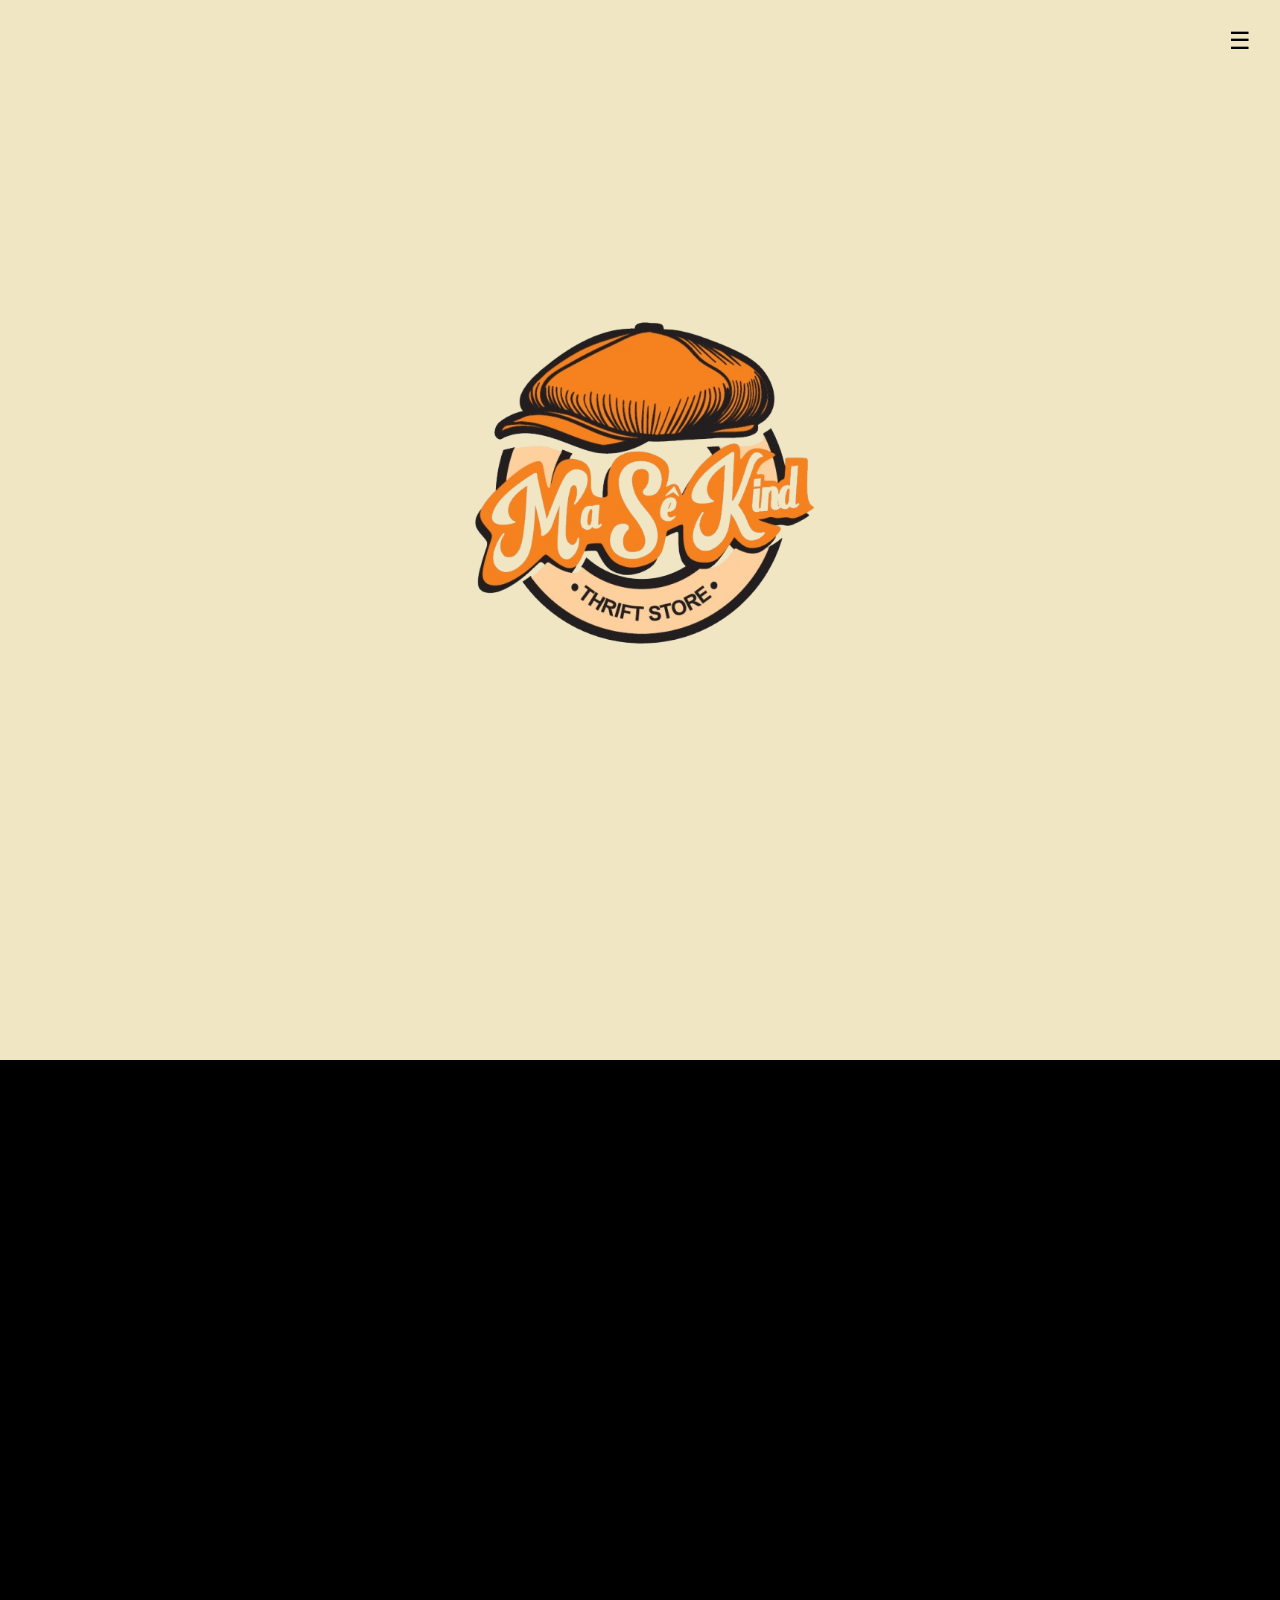
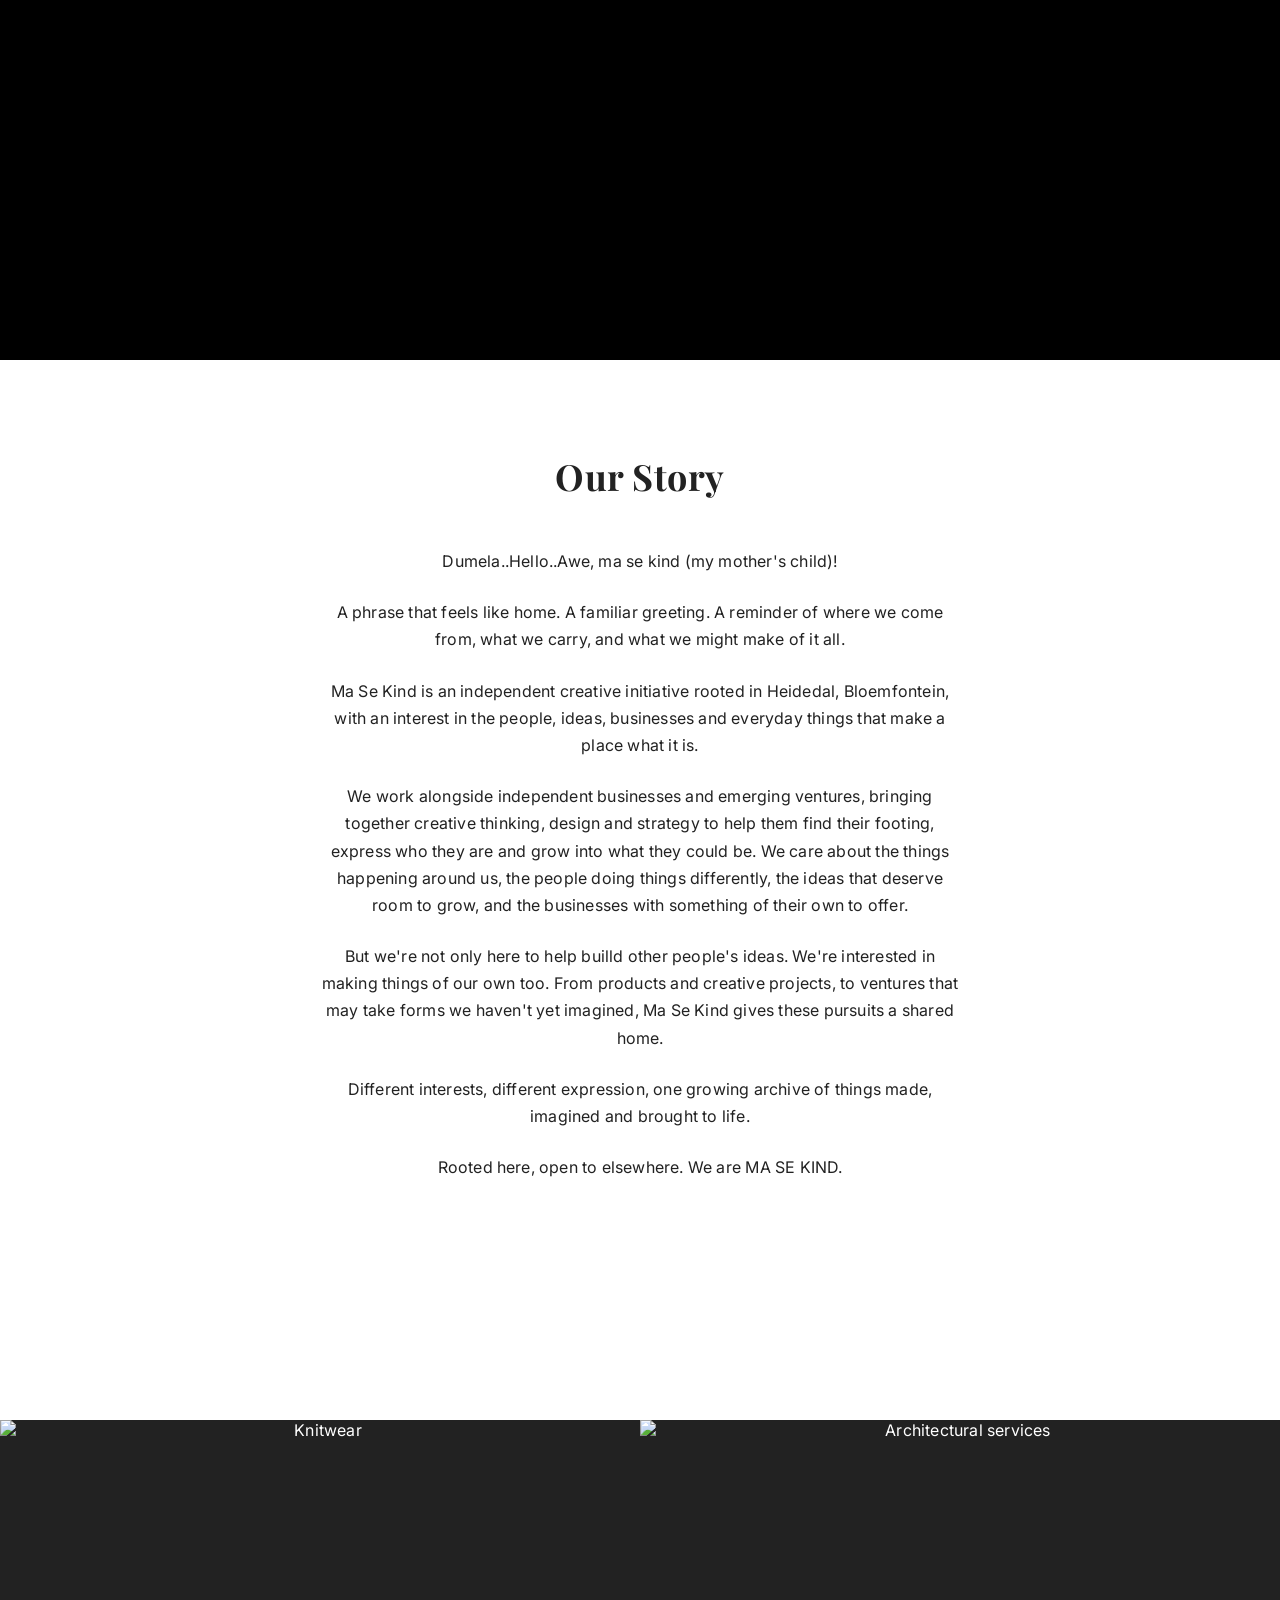
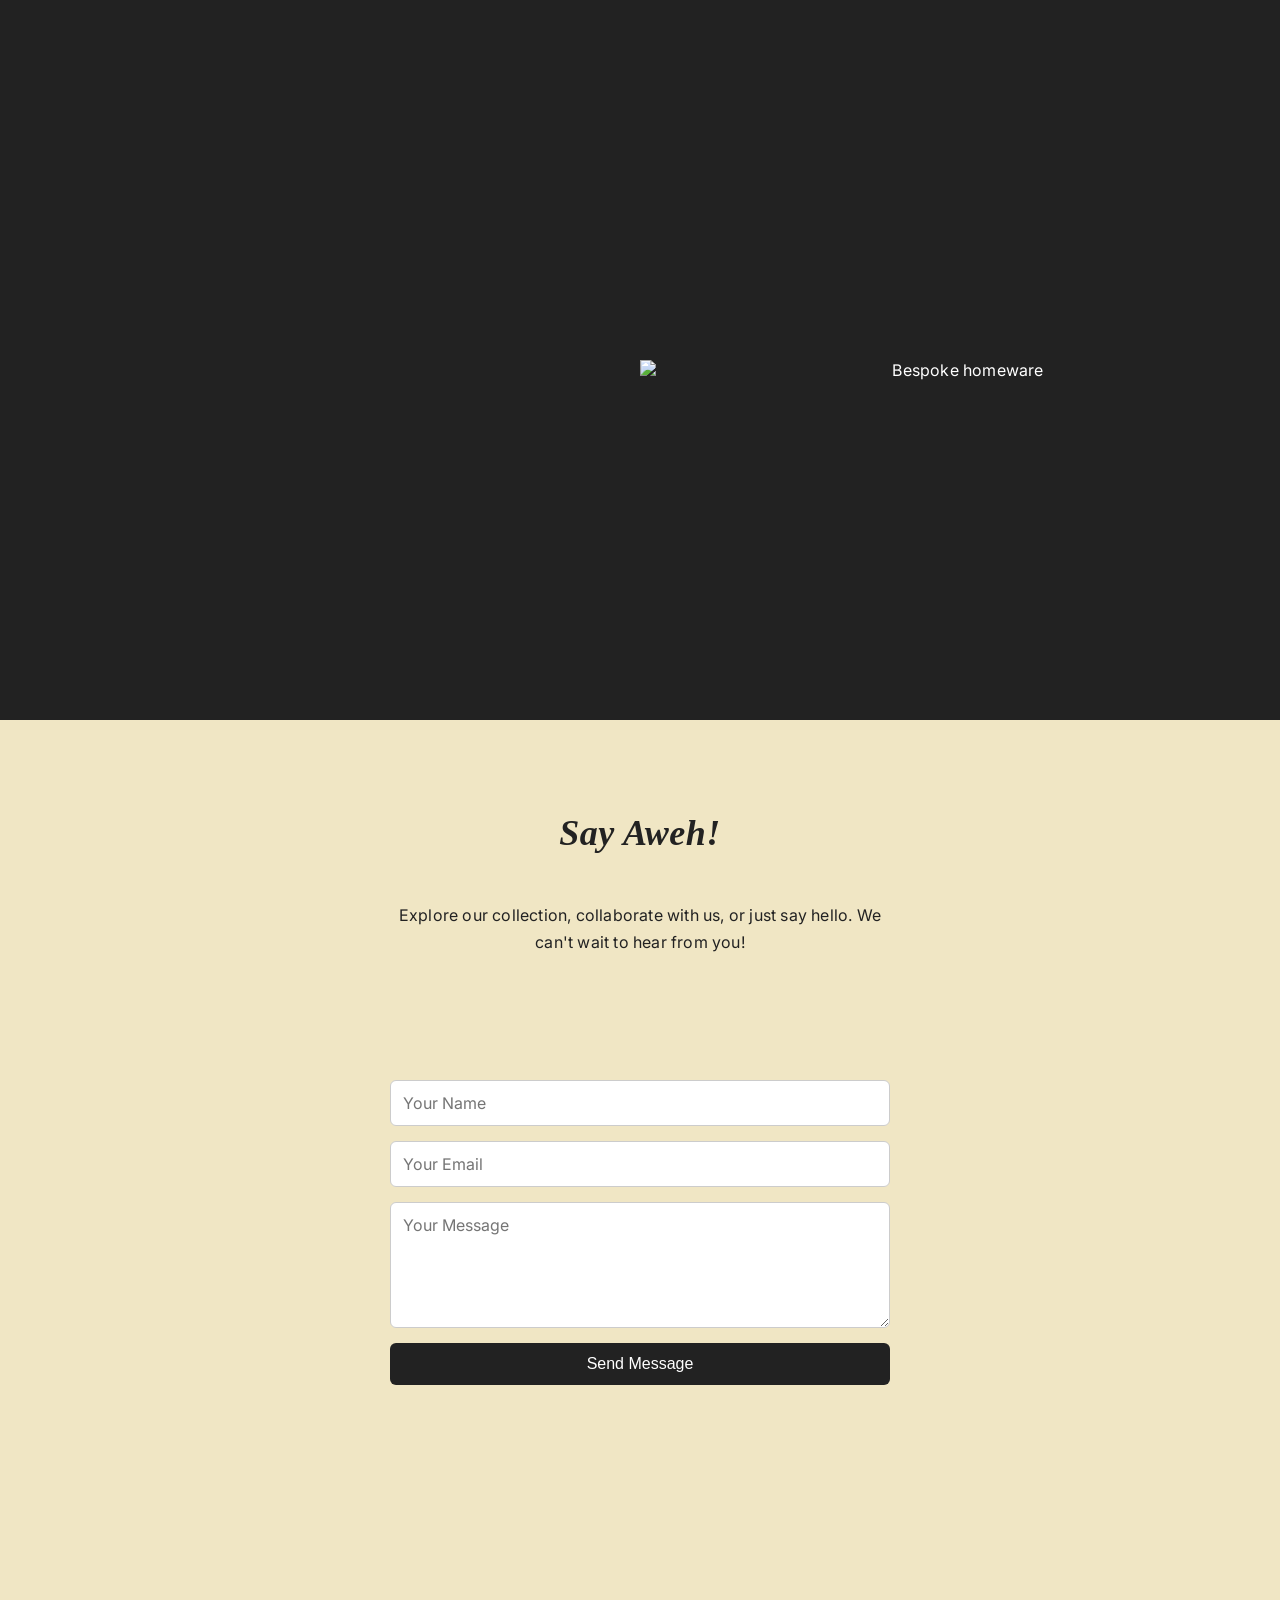
==== commit a46e72d4: "Refine collection mosaic layout and navigation interactions Remove excess collection spacing and fil" ====
--- a/index.html
+++ b/index.html
@@ -47,26 +47,31 @@
 </section>
 
 <section class="our-collection dark-section" id="our-collection">
-    <h2>Our Collection</h2>
-    <div class="project-grid"> 
+    <div class="project-grid collection-grid"> 
 
-        <a class="project-card" href="our-collection/mohair-knit.html">
-            <img src="https://via.placeholder.com/300x200" alt="Mohair Knit">
-            <h3>Mohair Knit</h3>
-            <p>Handmade mohair knit exploring texture and softness</p>
+        <a class="project-card tile-feature" href="our-collection/patterned-by-pam.html">
+            <img src="https://via.placeholder.com/300x200" alt="Knitwear">
+            <div class="tile-overlay">
+                <span>Patterned by Pam</span>
+                <span class="tile-arrow"></span>
+            </div>
         </a>
 
-        <a class="project-card" href="our-collection/cable-knit-sweater.html">
-            <img src="https://via.placeholder.com/300x200" alt="Cable Knit Sweater">
-            <h3>Cable Knit Sweater</h3>
-            <p>A small experiment exploring reuse and spatial storytelling</p>
-        </a>
+        <a class="project-card tile-square" href="our-collection/mantsoe.html">
+            <img src="https://via.placeholder.com/300x200" alt="Architectural services">
+            <div class="tile-overlay">
+                <span>Mantsoe</span>
+                <span class="tile-arrow"></span>
+            </div>
+         </a> 
 
-        <a class="project-card" href="our-collection/patchwork-knit-vest.html">
-            <img src="https://via.placeholder.com/300x200" alt="Patchwork Knit Vest">
-            <h3>Patchwork Knit Vest</h3>
-            <p>A hybrid design concept mixing reuse and spatial design</p>
-        </a>
+        <a class="project-card tile-wide" href="our-collection/letters-to-van-gogh.html">
+            <img src="https://via.placeholder.com/300x200" alt="Bespoke homeware">
+            <div class="tile-overlay">
+                <span>Letters to Van Gogh</span>
+                <span class="tile-arrow"></span>
+            </div>
+         </a> 
     </div>
 
 </section>
--- a/style.css
+++ b/style.css
@@ -167,7 +167,7 @@
 
 /* MENU LINKS ANIMATION */
 
-.menu-links a {
+/* .menu-links a {
 font-size: 32px;
 text-decoration: none;
 color: #222;
@@ -181,16 +181,57 @@
 .menu-open .menu-links a {
   transform: translateX(0);
   opacity: 1;
+} */
+
+/* MENU OPEN STATE */
+
+/*.menu-open .menu-links a {
+  transform: translateX(0) scale(1);
+  opacity: 1;
 }
 
 /* STAGGER MENU LINKS EFFECT */
 
-.menu-links a:nth-child(1) {transition-delay:0.2s;}
+/*.menu-links a:nth-child(1) {transition-delay:0.2s;}
 .menu-links a:nth-child(2) {transition-delay:0.4s;}
 .menu-links a:nth-child(3) {transition-delay:0.6s;}
-.menu-links a:nth-child(4) {transition-delay:0.8s;}
-
-
+.menu-links a:nth-child(4) {transition-delay:0.8s;}*/
+
+
+/* (NEW) MENU LINKS ANIMATION */
+
+.menu-links a {
+  display: inline-block;
+  font-size: 32px;
+  text-decoration: none;
+  color: #222;
+  font-weight: bold;
+
+  opacity: 0;
+  transform: translateX(50px) scale(1);
+
+  transition:
+    opacity 0.3s ease,
+    transform 0.3s ease,
+    color 0.1s ease;
+}
+
+/* MENU OPEN: ALL LINKS ENTER TOGETHER */
+
+.menu-open .menu-links a {
+  opacity: 1;
+  transform: translateX(0) scale(1);
+  transition-delay: 0s;
+}
+
+/* HOVER: CHANGE COLOUR AND GROW */
+
+.menu-open .menu-links a:hover,
+.menu-open .menu-links a:focus-visible {
+  color: #D97745;
+  transform: translateX(0) scale(1.08);
+  transition-delay: 0s;
+}
 
 /* .projects {
   padding: 60px 40px;
@@ -204,10 +245,10 @@
   display:grid;
   grid-template-columns: repeat(auto-fit, minmax(250px, 1fr));
   gap: 30px;
-  margin-top: 40px;
+  margin-top: 0px;
 
   max-width: 1100px;
-  margin: 40px auto 0;
+  margin: 0 auto 0;
 }
 
 .project-card {
@@ -278,14 +319,15 @@
   text-align:center;
   background-color:black;
   justify-content: center;
-}
-
-.our-collection h2 {
+  margin-top: 0px;
+}
+
+/* .our-collection h2 {
   color: white;
-}
+} */
 
 .our-collection .project-grid {
-  margin-top: 50px;
+  margin-top: 0px;
 }
 
 /* COLLECTION PAGES */
@@ -303,18 +345,18 @@
 
 .our-collection-page a {
   display: inline-block;
-  margin-top: 40px;
+  margin-top: none;
   text-decoration: none;
   color: #555;
   font-size: 14px;
 }
 
-.our-collection-page h1 {
+/* .our-collection-page h1 {
   margin-bottom: 10px;
-}
+} */
 
 .our-collection-page p {
-  margin-top: 20px;
+  margin-top: none;
   text-align: center;
 }
 
@@ -436,4 +478,342 @@
   font-size: 14px;
   letter-spacing: 1px;
   text-transform: uppercase;
-} */+} */
+
+/* FULL-BLEED COLLECTION MOSAIC */
+
+/* #our-collection {
+  padding:80px 0 0;
+  min-height: auto;
+}
+
+#our-collection > h2 {  
+  padding: 0 40px;
+  margin-bottom: 40px;
+}
+
+.collection-grid {
+  display: grid;
+  grid-template-columns: repeat(4, minmax(0, 1fr));
+  grid-auto-rows: clamp(150px, 20vw, 280px);
+  grid-auto-flow: dense;
+  gap: 0;
+  width: 100%;
+  max-width: none;
+  margin: 0;
+}
+
+/* RESET OLD CARD APPEARANCE */
+
+/*.collection-grid .project-card {
+  position: relative;
+  display: block;
+  min-width: 0;
+  padding: 0;
+  margin: 0;
+  border: none;
+  border-radius: 0;
+  background: #222;
+  color: white;
+  overflow: hidden;
+}
+
+/* TILE SIZES */
+
+/*.collection-grid .tile-feature {
+  grid-column: span 2;
+  grid-row: span 2;
+}
+
+.collection-grid .tile-wide {
+  grid-column: span 1;
+  grid-row: span 1;
+}
+
+.collection-grid .tile-wide {
+  grid-column: span 2;
+  grid-row: span 1;
+}
+
+/* IMAGES */
+
+/*.collection-grid .project-card img {
+  display: block;
+  width: 100%;
+  height: 100%;
+  margin: 0;
+  border-radius: 0;
+  object-fit: cover;
+  transition: transform 0.5s ease;
+}
+
+/* HOVER OVERLAY */
+
+/*.tile-overlay {
+  position: absolute;
+  inset: 0;
+  display: flex;
+  justify-content: space-between;
+  align-items: flex-end;
+  gap: 12px;
+  padding: 24px;
+  background: rgba(0,0,0,0.48);
+  color: white;
+
+  opacity: 0;
+  transition: opacity 0.3s ease;
+}
+
+.tile-arrow {
+  font-size: 24px
+}
+
+.collection-grid .project-card:hover .tile-overlay,
+.collection-grid .project-card:focus-visible .tile-overlay {
+  opacity: 1;
+}
+
+.collection-grid .project-card:hover {
+  transform:none;
+  box-shadow: none;
+}
+
+/* TABLET */
+
+/*@media (max-width: 800px) {
+  .collection-grid {
+    grid-auto-rows: 25vw;
+  }
+
+  .tile-overlay {
+    padding: 14px;
+  }
+}
+
+/* MOBILE */
+
+/* @media (max-width: 600px) {
+  #our-collection>h2 {
+    padding: 0 20px;
+  }
+
+  .collection-grid {
+    grid-template-columns: repeat(2, minmax(0, 1fr));
+    grid-auto-rows: 48vw;
+  }
+
+  .collection-grid .tile-feature {
+    grid-column: span 2;
+    grid-row: span 2;
+  }
+
+  .collection-grid .tile-square {
+    grid-column: span 1;
+    grid-row: span 1;
+  }
+
+  .collection-grid .tile-wide {
+    grid-column: span 2;
+    grid-row: span 1;
+  }
+
+  .tile-overlay {
+    padding: 12px;
+    opacity: 1;
+    background: linear-gradient(
+      transparent 45%,
+      rgba(0, 0, 0, 0.65)
+    );
+  }
+
+  .tile-overlay span:first-child {
+    font-size: 18px;
+  }
+
+  .tile-arrow {
+    font-size: 20px;
+  }
+}  */
+
+/* (NEW) FULL-BLEED COLLECTION MOSAIC */
+
+#our-collection {
+  height: 100vh;
+  height: 100svh;
+  min-height: 0;
+  padding: 0;
+  margin: 0;
+  background-color: black;
+  overflow: hidden;
+  box-sizing: border-box;
+}
+
+/* GRID STRUCTURE */
+
+/*.collection-grid {
+  display: grid;
+  grid-template-columns: repeat(4, minmax(0, 1fr));
+  grid-template-rows: repeat(2, minmax(0, 1fr));
+  gap: 0;
+
+  width: 100%;
+  height: 100%;
+  max-width: none;
+  margin: 0;
+} */
+
+.collection-grid {
+  display: grid;
+  grid-template-columns: repeat(4, minmax(0, 1fr));
+
+  /* Unequal row heights */
+  grid-template-rows: 1.2fr 0.8fr;
+
+  gap: 0;
+  width: 100%;
+  height: 100%;
+  max-width: none;
+  margin: 0;
+}
+
+/* RESET THE OLD CARD STYLING */
+
+.collection-grid .project-card {
+  position: relative;
+  display: block;
+  min-width: 0;
+  min-height: 0;
+  padding: 0;
+  margin: 0;
+
+  border: none;
+  border-radius: 0;
+  background: #222;
+  color: white;
+  text-decoration: none;
+
+  overflow: hidden;
+  box-shadow: none;
+  transform: none;
+}
+
+/* TILE SIZES — DESKTOP */
+
+/* Large tile on the left */
+.collection-grid .tile-feature {
+  grid-column: span 2;
+  grid-row: span 2;
+}
+
+/* Upper tile on the right */
+.collection-grid .tile-square {
+  grid-column: span 2;
+  grid-row: span 1.5;
+}
+
+/* Lower tile on the right */
+.collection-grid .tile-wide {
+  grid-column: span 2;
+  grid-row: span 0.5;
+}
+
+/* IMAGES */
+
+.collection-grid .project-card img {
+  display: block;
+  width: 100%;
+  height: 100%;
+  margin: 0;
+
+  border-radius: 0;
+  object-fit: cover;
+  transition: transform 0.5s ease;
+}
+
+/* HOVER OVERLAY */
+
+.tile-overlay {
+  position: absolute;
+  inset: 0;
+
+  display: flex;
+  justify-content: space-between;
+  align-items: flex-end;
+  gap: 12px;
+  padding: 24px;
+
+  background: rgba(0, 0, 0, 0.45);
+  color: white;
+
+  opacity: 0;
+  transition: opacity 0.3s ease;
+  box-sizing: border-box;
+}
+
+.tile-overlay span:first-child {
+  font-family: 'Playfair Display', serif;
+  font-size: clamp(18px, 2vw, 30px);
+}
+
+.tile-arrow::after {
+  content: "↗";
+  font-size: 24px;
+}
+
+.collection-grid .project-card:hover .tile-overlay,
+.collection-grid .project-card:focus-visible .tile-overlay {
+  opacity: 1;
+}
+
+.collection-grid .project-card:hover img {
+  transform: scale(1.04);
+}
+
+/* TABLET */
+
+@media (max-width: 800px) {
+  .tile-overlay {
+    padding: 16px;
+  }
+}
+
+/* MOBILE */
+
+@media (max-width: 600px) {
+  .collection-grid {
+    grid-template-columns: repeat(2, minmax(0, 1fr));
+    grid-template-rows: repeat(2, minmax(0, 1fr));
+  }
+
+  /* Full-width tile across the top */
+  .collection-grid .tile-feature {
+    grid-column: span 2;
+    grid-row: span 1;
+  }
+
+  /* Two tiles side by side underneath */
+  .collection-grid .tile-square,
+  .collection-grid .tile-wide {
+    grid-column: span 1;
+    grid-row: span 1;
+  }
+
+  /* Keep titles visible without hover on touchscreens */
+  .tile-overlay {
+    opacity: 1;
+    padding: 12px;
+    background: linear-gradient(
+      transparent 25%,
+      rgba(0, 0, 0, 0.65)
+    );
+  }
+
+  .tile-overlay span:first-child {
+    font-size: clamp(15px, 4vw, 20px);
+  }
+
+  .tile-arrow::after {
+    font-size: 20px;
+  }
+}
+
